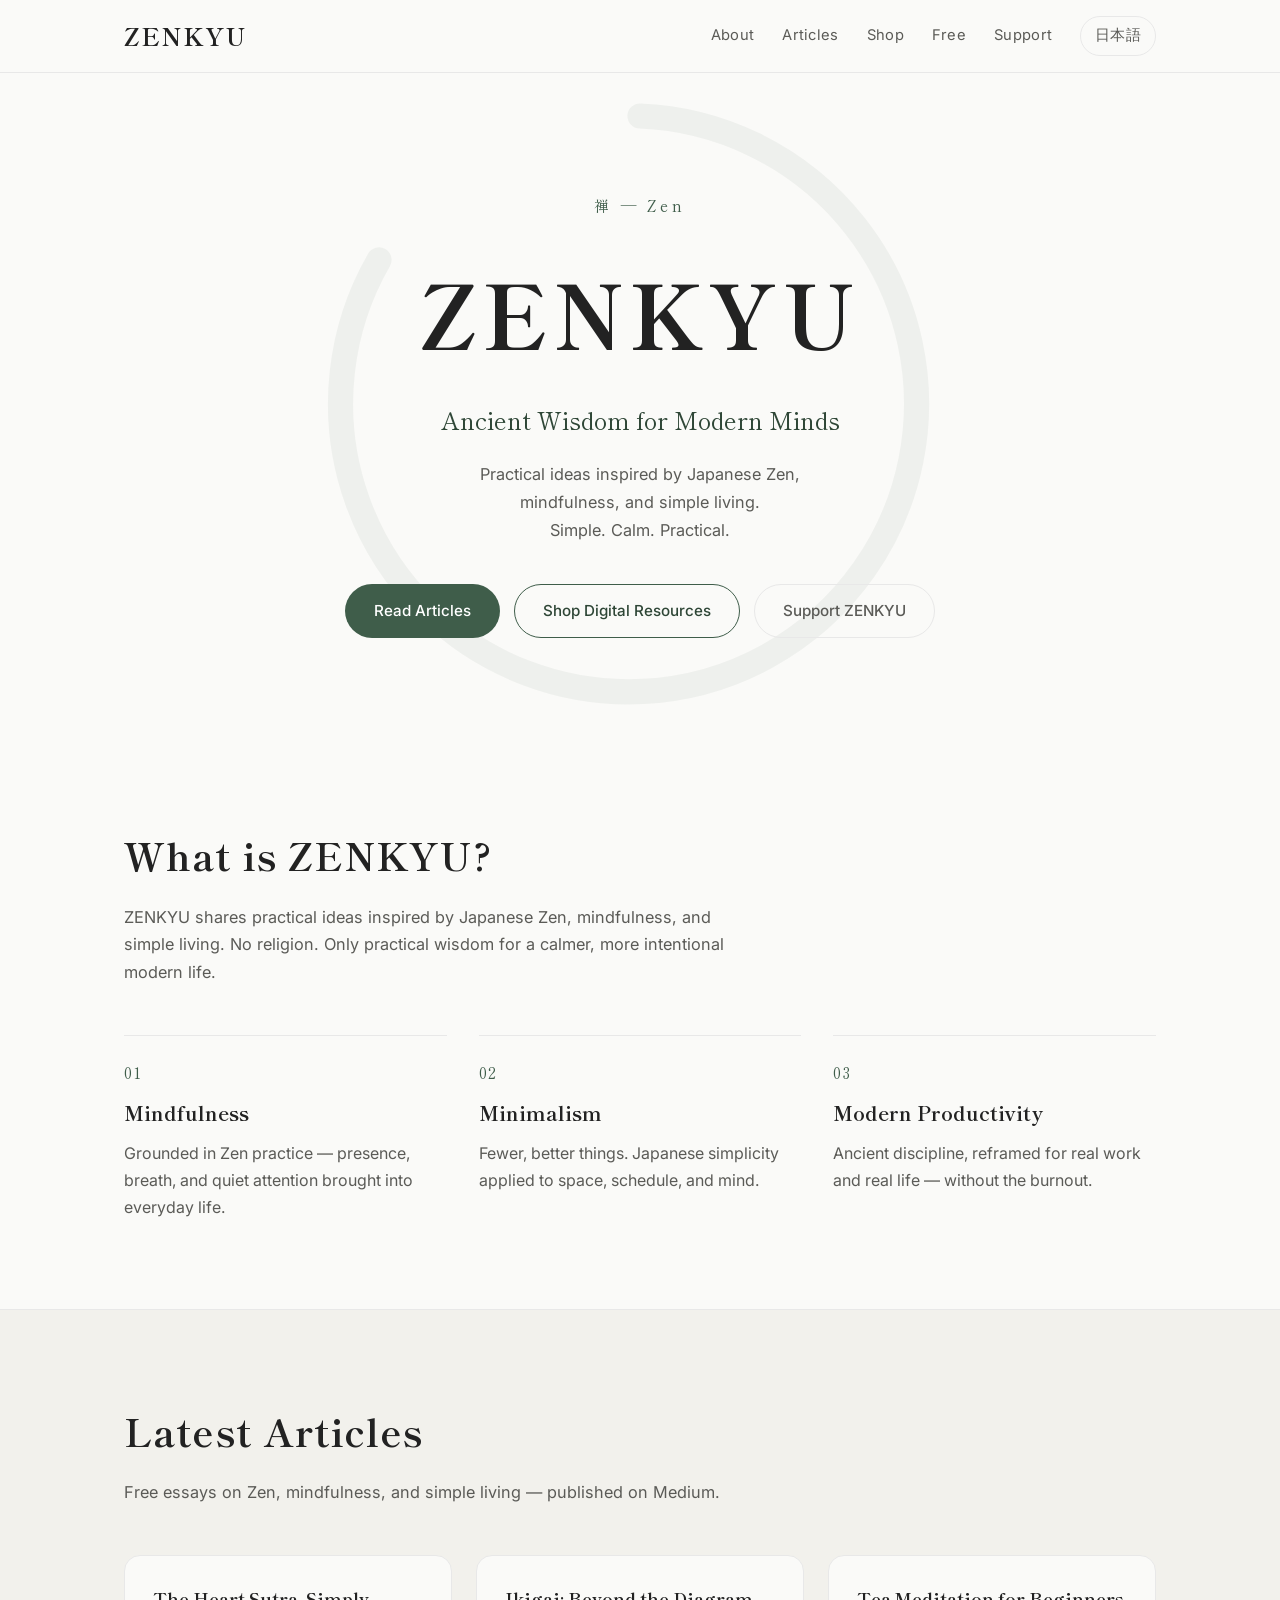
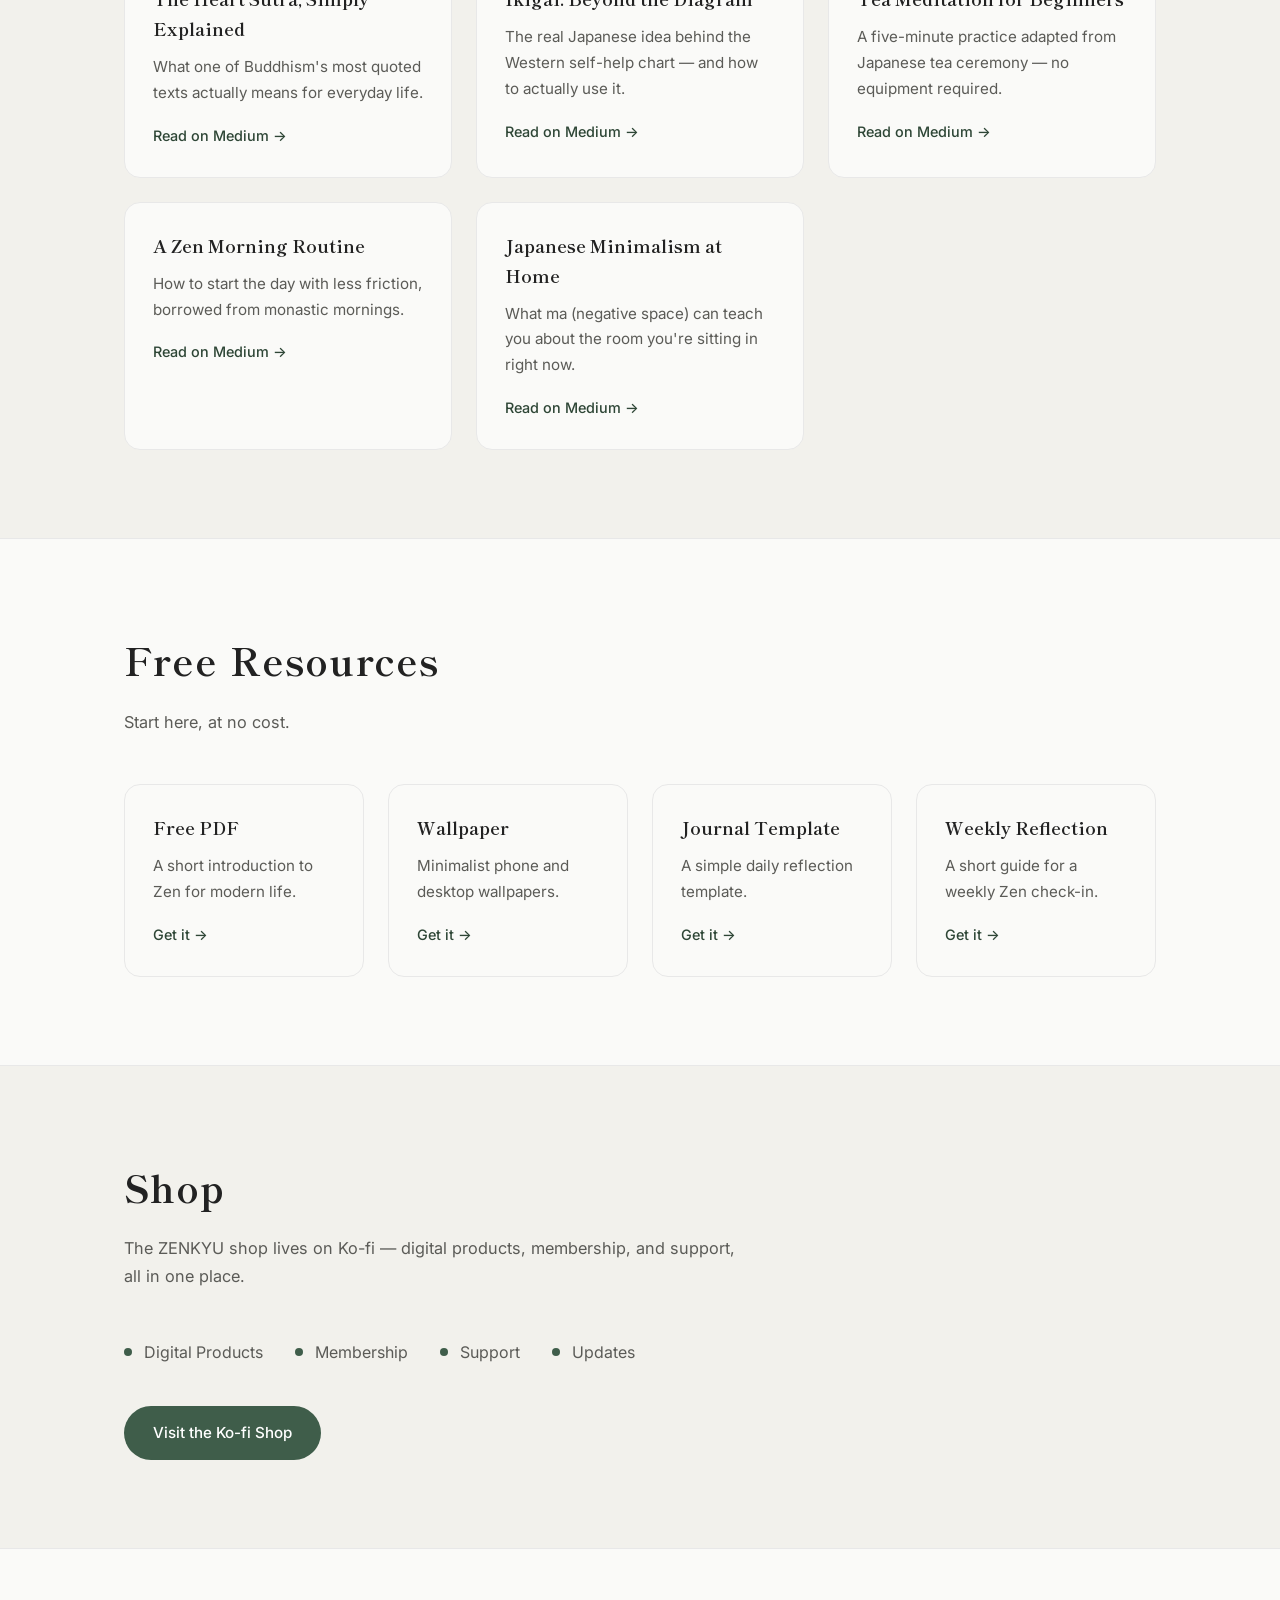
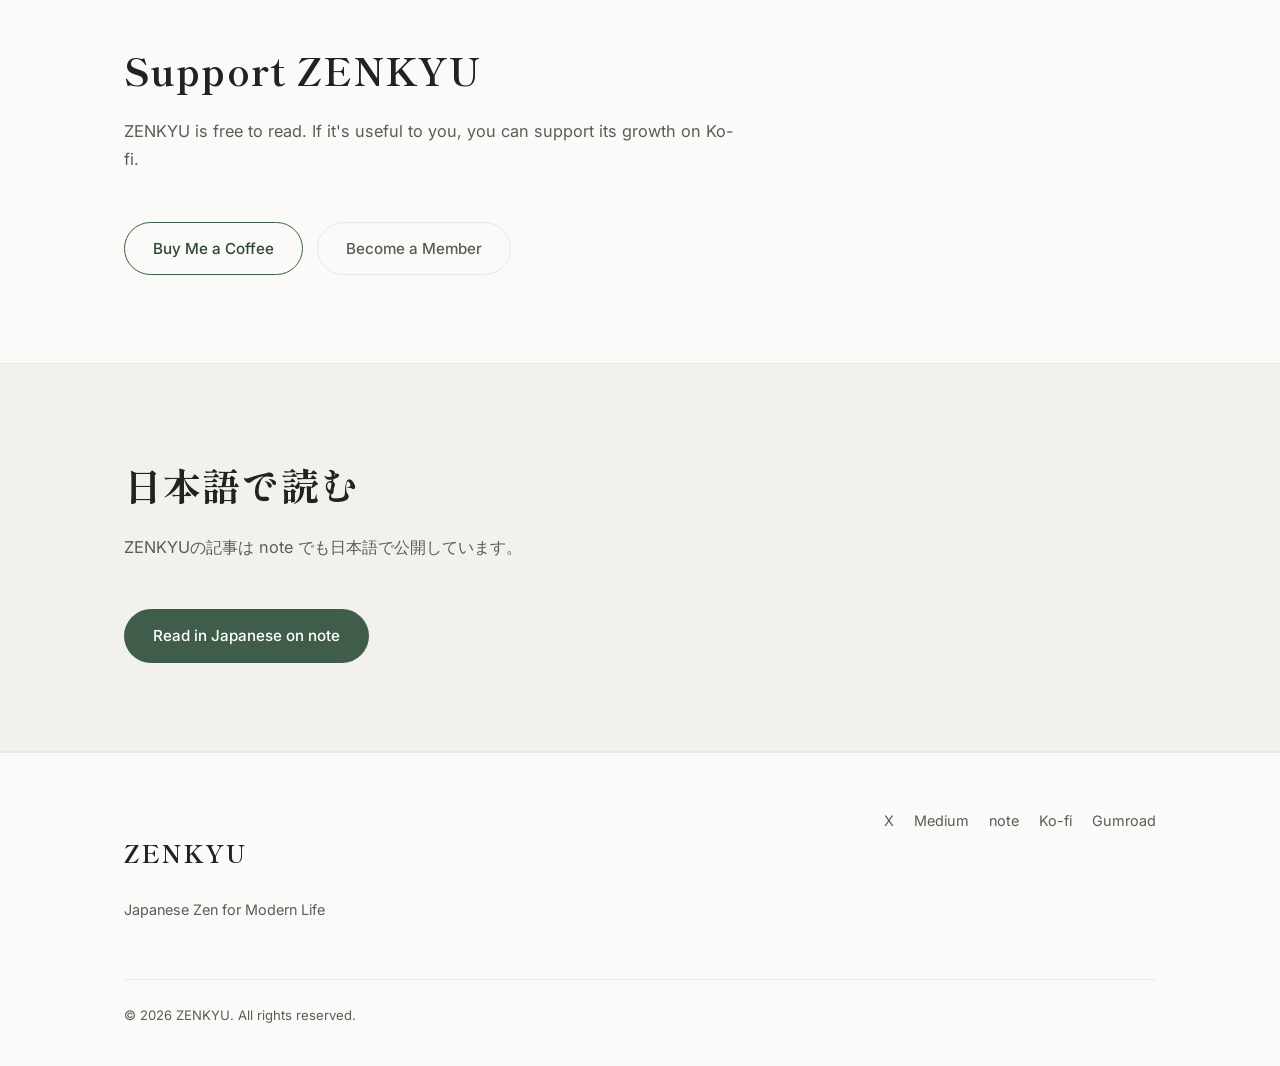
==== index.html @ 5b7157c0 "Point Ko-fi shop CTAs at the real shop page Replace the placeholder single-product Ko-fi link with t" ====
<!doctype html>
<html lang="en">
<head>
<meta charset="UTF-8">
<meta name="viewport" content="width=device-width, initial-scale=1.0">
<title>ZENKYU | Japanese Zen for Modern Life</title>
<meta name="description" content="ZENKYU shares practical ideas inspired by Japanese Zen, mindfulness, and simple living — for a calmer, more intentional modern life. No religion, only practical wisdom.">

<!-- Open Graph -->
<meta property="og:type" content="website">
<meta property="og:site_name" content="ZENKYU">
<meta property="og:title" content="ZENKYU | Japanese Zen for Modern Life">
<meta property="og:description" content="Practical ideas inspired by Japanese Zen, mindfulness, and simple living — for modern life. No religion, only practical wisdom.">
<meta property="og:image" content="assets/img/og-image.svg">
<meta name="twitter:card" content="summary_large_image">
<meta name="twitter:title" content="ZENKYU | Japanese Zen for Modern Life">
<meta name="twitter:description" content="Practical ideas inspired by Japanese Zen, mindfulness, and simple living — for modern life.">
<meta name="twitter:image" content="assets/img/og-image.svg">

<link rel="icon" type="image/svg+xml" href="assets/img/favicon.svg">
<link rel="canonical" href="https://example.com/">

<link rel="preconnect" href="https://fonts.googleapis.com">
<link rel="preconnect" href="https://fonts.gstatic.com" crossorigin>
<link href="https://fonts.googleapis.com/css2?family=Shippori+Mincho:wght@500;700&family=Inter:wght@400;500;600&display=swap" rel="stylesheet">

<link rel="stylesheet" href="assets/css/style.css">
</head>
<body>

<a class="skip-link" href="#main">Skip to content</a>

<header class="site-header">
  <div class="container header-inner">
    <a class="logo" href="#top">ZENKYU</a>

    <button class="nav-toggle" id="navToggle" aria-expanded="false" aria-controls="primaryNav" aria-label="Toggle navigation">
      <span></span><span></span><span></span>
    </button>

    <nav class="primary-nav" id="primaryNav">
      <a href="#about">About</a>
      <a href="#articles">Articles</a>
      <a href="#shop">Shop</a>
      <a href="#free">Free</a>
      <a href="#support">Support</a>
      <a href="#japanese" class="nav-jp">日本語</a>
    </nav>
  </div>
</header>

<main id="main">

  <!-- HERO -->
  <section class="hero" id="top">
    <div class="hero-enso" aria-hidden="true">
      <svg viewBox="0 0 400 400" xmlns="http://www.w3.org/2000/svg">
        <path d="M200,40 A160,160 0 1 1 55,120" fill="none" stroke="currentColor" stroke-width="14" stroke-linecap="round"/>
      </svg>
    </div>
    <div class="container hero-inner">
      <p class="eyebrow">禅 &mdash; Zen</p>
      <h1>ZENKYU</h1>
      <p class="hero-tagline">Ancient Wisdom for Modern Minds</p>
      <p class="hero-sub">Practical ideas inspired by Japanese Zen, mindfulness, and simple living.<br>
      Simple. Calm. Practical.</p>
      <div class="hero-actions">
        <a class="btn btn-primary" href="https://medium.com/@mk3372" target="_blank" rel="noopener">Read Articles</a>
        <a class="btn btn-secondary" href="https://ko-fi.com/zenkyu/shop" target="_blank" rel="noopener">Shop Digital Resources</a>
        <a class="btn btn-ghost" href="#support">Support ZENKYU</a>
      </div>
    </div>
  </section>

  <!-- ABOUT -->
  <section class="section" id="about">
    <div class="container">
      <h2 class="section-title">What is ZENKYU?</h2>
      <p class="section-lead">
        ZENKYU shares practical ideas inspired by Japanese Zen, mindfulness, and simple living.
        No religion. Only practical wisdom for a calmer, more intentional modern life.
      </p>
      <div class="pillars">
        <div class="pillar">
          <span class="pillar-mark" aria-hidden="true">01</span>
          <h3>Mindfulness</h3>
          <p>Grounded in Zen practice &mdash; presence, breath, and quiet attention brought into everyday life.</p>
        </div>
        <div class="pillar">
          <span class="pillar-mark" aria-hidden="true">02</span>
          <h3>Minimalism</h3>
          <p>Fewer, better things. Japanese simplicity applied to space, schedule, and mind.</p>
        </div>
        <div class="pillar">
          <span class="pillar-mark" aria-hidden="true">03</span>
          <h3>Modern Productivity</h3>
          <p>Ancient discipline, reframed for real work and real life &mdash; without the burnout.</p>
        </div>
      </div>
    </div>
  </section>

  <!-- ARTICLES -->
  <section class="section section-alt" id="articles">
    <div class="container">
      <h2 class="section-title">Latest Articles</h2>
      <p class="section-lead">Free essays on Zen, mindfulness, and simple living &mdash; published on Medium.</p>
      <div class="card-grid">
        <a class="card" href="https://medium.com/@mk3372" target="_blank" rel="noopener">
          <h3>The Heart Sutra, Simply Explained</h3>
          <p>What one of Buddhism's most quoted texts actually means for everyday life.</p>
          <span class="card-link">Read on Medium &rarr;</span>
        </a>
        <a class="card" href="https://medium.com/@mk3372" target="_blank" rel="noopener">
          <h3>Ikigai: Beyond the Diagram</h3>
          <p>The real Japanese idea behind the Western self-help chart &mdash; and how to actually use it.</p>
          <span class="card-link">Read on Medium &rarr;</span>
        </a>
        <a class="card" href="https://medium.com/@mk3372" target="_blank" rel="noopener">
          <h3>Tea Meditation for Beginners</h3>
          <p>A five-minute practice adapted from Japanese tea ceremony &mdash; no equipment required.</p>
          <span class="card-link">Read on Medium &rarr;</span>
        </a>
        <a class="card" href="https://medium.com/@mk3372" target="_blank" rel="noopener">
          <h3>A Zen Morning Routine</h3>
          <p>How to start the day with less friction, borrowed from monastic mornings.</p>
          <span class="card-link">Read on Medium &rarr;</span>
        </a>
        <a class="card" href="https://medium.com/@mk3372" target="_blank" rel="noopener">
          <h3>Japanese Minimalism at Home</h3>
          <p>What ma (negative space) can teach you about the room you're sitting in right now.</p>
          <span class="card-link">Read on Medium &rarr;</span>
        </a>
      </div>
    </div>
  </section>

  <!-- FREE RESOURCES -->
  <section class="section" id="free">
    <div class="container">
      <h2 class="section-title">Free Resources</h2>
      <p class="section-lead">Start here, at no cost.</p>
      <div class="card-grid card-grid-4">
        <div class="card card-static">
          <h3>Free PDF</h3>
          <p>A short introduction to Zen for modern life.</p>
          <a class="card-link" href="https://ko-fi.com/zenkyu/shop" target="_blank" rel="noopener">Get it &rarr;</a>
        </div>
        <div class="card card-static">
          <h3>Wallpaper</h3>
          <p>Minimalist phone and desktop wallpapers.</p>
          <a class="card-link" href="https://ko-fi.com/zenkyu/shop" target="_blank" rel="noopener">Get it &rarr;</a>
        </div>
        <div class="card card-static">
          <h3>Journal Template</h3>
          <p>A simple daily reflection template.</p>
          <a class="card-link" href="https://ko-fi.com/zenkyu/shop" target="_blank" rel="noopener">Get it &rarr;</a>
        </div>
        <div class="card card-static">
          <h3>Weekly Reflection</h3>
          <p>A short guide for a weekly Zen check-in.</p>
          <a class="card-link" href="https://ko-fi.com/zenkyu/shop" target="_blank" rel="noopener">Get it &rarr;</a>
        </div>
      </div>
    </div>
  </section>

  <!-- SHOP -->
  <section class="section section-alt" id="shop">
    <div class="container">
      <h2 class="section-title">Shop</h2>
      <p class="section-lead">
        The ZENKYU shop lives on Ko-fi &mdash; digital products, membership, and support, all in one place.
      </p>
      <ul class="feature-list">
        <li>Digital Products</li>
        <li>Membership</li>
        <li>Support</li>
        <li>Updates</li>
      </ul>
      <a class="btn btn-primary" href="https://ko-fi.com/zenkyu/shop" target="_blank" rel="noopener">Visit the Ko-fi Shop</a>
    </div>
  </section>

  <!-- SUPPORT -->
  <section class="section" id="support">
    <div class="container">
      <h2 class="section-title">Support ZENKYU</h2>
      <p class="section-lead">
        ZENKYU is free to read. If it's useful to you, you can support its growth on Ko-fi.
      </p>
      <div class="support-actions">
        <a class="btn btn-secondary" href="https://ko-fi.com/zenkyu" target="_blank" rel="noopener">Buy Me a Coffee</a>
        <a class="btn btn-ghost" href="https://ko-fi.com/zenkyu" target="_blank" rel="noopener">Become a Member</a>
      </div>
    </div>
  </section>

  <!-- JAPANESE -->
  <section class="section section-alt" id="japanese">
    <div class="container">
      <h2 class="section-title">日本語で読む</h2>
      <p class="section-lead">ZENKYUの記事は note でも日本語で公開しています。</p>
      <a class="btn btn-primary" href="https://note.com/zenkyu_jp" target="_blank" rel="noopener">Read in Japanese on note</a>
    </div>
  </section>

</main>

<footer class="site-footer">
  <div class="container footer-inner">
    <div class="footer-brand">
      <p class="logo">ZENKYU</p>
      <p class="footer-tagline">Japanese Zen for Modern Life</p>
    </div>
    <nav class="footer-links" aria-label="Social links">
      <a href="https://x.com/ZENKYUjp" target="_blank" rel="noopener">X</a>
      <a href="https://medium.com/@mk3372" target="_blank" rel="noopener">Medium</a>
      <a href="https://note.com/zenkyu_jp" target="_blank" rel="noopener">note</a>
      <a href="https://ko-fi.com/zenkyu" target="_blank" rel="noopener">Ko-fi</a>
      <a href="https://zenkyujp.gumroad.com/" target="_blank" rel="noopener">Gumroad</a>
    </nav>
    <p class="footer-copy">&copy; <span id="year"></span> ZENKYU. All rights reserved.</p>
  </div>
</footer>

<script src="assets/js/main.js"></script>
</body>
</html>
---- assets/css/style.css ----
/* ZENKYU — Japanese Zen for Modern Life
   Brand palette: bg #FAFAF8, text #222222, accent #3F5D4A, line #E8E8E8 */

:root {
  --bg: #FAFAF8;
  --bg-alt: #F2F1EC;
  --text: #222222;
  --text-muted: #5B5B57;
  --accent: #3F5D4A;
  --accent-dark: #2E4636;
  --line: #E8E8E8;
  --font-display: 'Shippori Mincho', serif;
  --font-body: 'Inter', -apple-system, BlinkMacSystemFont, 'Hiragino Kaku Gothic ProN', 'Noto Sans JP', sans-serif;
  --max-width: 1080px;
}

* {
  box-sizing: border-box;
}

html {
  scroll-behavior: smooth;
}

body {
  margin: 0;
  background: var(--bg);
  color: var(--text);
  font-family: var(--font-body);
  line-height: 1.7;
  -webkit-font-smoothing: antialiased;
}

img, svg {
  max-width: 100%;
  display: block;
}

a {
  color: inherit;
  text-decoration: none;
}

.container {
  max-width: var(--max-width);
  margin: 0 auto;
  padding: 0 24px;
}

.skip-link {
  position: absolute;
  left: -999px;
  top: 0;
  background: var(--accent);
  color: #fff;
  padding: 10px 16px;
  z-index: 100;
}
.skip-link:focus {
  left: 16px;
  top: 16px;
}

/* Header */
.site-header {
  position: sticky;
  top: 0;
  z-index: 50;
  background: rgba(250, 250, 248, 0.9);
  backdrop-filter: saturate(180%) blur(8px);
  border-bottom: 1px solid var(--line);
}

.header-inner {
  display: flex;
  align-items: center;
  justify-content: space-between;
  height: 72px;
}

.logo {
  font-family: var(--font-display);
  font-size: 1.5rem;
  letter-spacing: 0.08em;
  font-weight: 700;
  color: var(--text);
}

.primary-nav {
  display: flex;
  align-items: center;
  gap: 28px;
}

.primary-nav a {
  font-size: 0.92rem;
  letter-spacing: 0.02em;
  color: var(--text-muted);
  transition: color 0.2s ease;
}

.primary-nav a:hover,
.primary-nav a:focus-visible {
  color: var(--accent);
}

.nav-jp {
  border: 1px solid var(--line);
  border-radius: 999px;
  padding: 6px 14px;
}

.nav-toggle {
  display: none;
  flex-direction: column;
  justify-content: center;
  gap: 5px;
  width: 40px;
  height: 40px;
  background: none;
  border: none;
  cursor: pointer;
}

.nav-toggle span {
  display: block;
  height: 2px;
  background: var(--text);
  transition: transform 0.2s ease, opacity 0.2s ease;
}

/* Hero */
.hero {
  position: relative;
  padding: 120px 0 96px;
  overflow: hidden;
  text-align: center;
}

.hero-enso {
  position: absolute;
  top: 50%;
  left: 50%;
  width: 720px;
  height: 720px;
  transform: translate(-50%, -50%);
  color: var(--accent);
  opacity: 0.06;
  pointer-events: none;
}

.hero-inner {
  position: relative;
  z-index: 1;
}

.eyebrow {
  font-family: var(--font-display);
  color: var(--accent);
  letter-spacing: 0.25em;
  font-size: 0.95rem;
  margin: 0 0 18px;
}

.hero h1 {
  font-family: var(--font-display);
  font-size: clamp(3rem, 9vw, 5.5rem);
  letter-spacing: 0.06em;
  margin: 0;
  font-weight: 700;
}

.hero-tagline {
  font-family: var(--font-display);
  font-size: clamp(1.1rem, 2.6vw, 1.5rem);
  color: var(--accent-dark);
  margin: 14px 0 20px;
}

.hero-sub {
  color: var(--text-muted);
  max-width: 42ch;
  margin: 0 auto 40px;
  font-size: 1.02rem;
}

.hero-actions {
  display: flex;
  flex-wrap: wrap;
  gap: 14px;
  justify-content: center;
}

/* Buttons */
.btn {
  display: inline-block;
  padding: 13px 28px;
  border-radius: 999px;
  font-size: 0.95rem;
  font-weight: 500;
  border: 1px solid transparent;
  transition: background 0.2s ease, color 0.2s ease, border-color 0.2s ease, transform 0.15s ease;
}

.btn:hover {
  transform: translateY(-1px);
}

.btn-primary {
  background: var(--accent);
  color: #fff;
}
.btn-primary:hover {
  background: var(--accent-dark);
}

.btn-secondary {
  background: transparent;
  color: var(--accent-dark);
  border-color: var(--accent);
}
.btn-secondary:hover {
  background: var(--accent);
  color: #fff;
}

.btn-ghost {
  background: transparent;
  color: var(--text-muted);
  border-color: var(--line);
}
.btn-ghost:hover {
  border-color: var(--accent);
  color: var(--accent-dark);
}

/* Sections */
.section {
  padding: 88px 0;
}

.section-alt {
  background: var(--bg-alt);
  border-top: 1px solid var(--line);
  border-bottom: 1px solid var(--line);
}

.section-title {
  font-family: var(--font-display);
  font-size: clamp(1.8rem, 4vw, 2.4rem);
  margin: 0 0 16px;
  letter-spacing: 0.03em;
}

.section-lead {
  color: var(--text-muted);
  max-width: 62ch;
  margin: 0 0 48px;
  font-size: 1.02rem;
}

/* Pillars */
.pillars {
  display: grid;
  grid-template-columns: repeat(3, 1fr);
  gap: 32px;
}

.pillar {
  border-top: 1px solid var(--line);
  padding-top: 24px;
}

.pillar-mark {
  display: block;
  font-family: var(--font-display);
  color: var(--accent);
  font-size: 0.95rem;
  margin-bottom: 10px;
  letter-spacing: 0.1em;
}

.pillar h3 {
  font-family: var(--font-display);
  margin: 0 0 10px;
  font-size: 1.25rem;
}

.pillar p {
  color: var(--text-muted);
  margin: 0;
}

/* Cards */
.card-grid {
  display: grid;
  grid-template-columns: repeat(3, 1fr);
  gap: 24px;
}

.card-grid-4 {
  grid-template-columns: repeat(4, 1fr);
}

.card {
  background: var(--bg);
  border: 1px solid var(--line);
  border-radius: 16px;
  padding: 28px;
  transition: border-color 0.2s ease, transform 0.2s ease, box-shadow 0.2s ease;
}

a.card:hover {
  border-color: var(--accent);
  transform: translateY(-3px);
  box-shadow: 0 12px 24px -18px rgba(0, 0, 0, 0.35);
}

.card h3 {
  font-family: var(--font-display);
  font-size: 1.1rem;
  margin: 0 0 10px;
}

.card p {
  color: var(--text-muted);
  margin: 0 0 16px;
  font-size: 0.95rem;
}

.card-link {
  color: var(--accent-dark);
  font-size: 0.9rem;
  font-weight: 500;
}

.section-alt .card {
  background: var(--bg);
}

/* Feature list (Shop) */
.feature-list {
  list-style: none;
  padding: 0;
  margin: 0 0 40px;
  display: flex;
  flex-wrap: wrap;
  gap: 14px 32px;
}

.feature-list li {
  position: relative;
  padding-left: 20px;
  color: var(--text-muted);
}

.feature-list li::before {
  content: "";
  position: absolute;
  left: 0;
  top: 0.55em;
  width: 8px;
  height: 8px;
  border-radius: 50%;
  background: var(--accent);
}

/* Support */
.support-actions {
  display: flex;
  flex-wrap: wrap;
  gap: 14px;
}

/* Footer */
.site-footer {
  border-top: 1px solid var(--line);
  padding: 56px 0 40px;
}

.footer-inner {
  display: flex;
  flex-wrap: wrap;
  justify-content: space-between;
  align-items: flex-start;
  gap: 32px;
}

.footer-tagline {
  color: var(--text-muted);
  margin: 6px 0 0;
  font-size: 0.9rem;
}

.footer-links {
  display: flex;
  flex-wrap: wrap;
  gap: 10px 20px;
}

.footer-links a {
  color: var(--text-muted);
  font-size: 0.9rem;
  transition: color 0.2s ease;
}

.footer-links a:hover {
  color: var(--accent);
}

.footer-copy {
  width: 100%;
  color: var(--text-muted);
  font-size: 0.82rem;
  margin: 24px 0 0;
  border-top: 1px solid var(--line);
  padding-top: 24px;
}

/* Responsive */
@media (max-width: 860px) {
  .card-grid,
  .card-grid-4 {
    grid-template-columns: repeat(2, 1fr);
  }
  .pillars {
    grid-template-columns: 1fr;
  }
}

@media (max-width: 720px) {
  .nav-toggle {
    display: flex;
  }

  .primary-nav {
    position: absolute;
    top: 72px;
    left: 0;
    right: 0;
    background: var(--bg);
    border-bottom: 1px solid var(--line);
    flex-direction: column;
    align-items: flex-start;
    gap: 0;
    padding: 8px 24px 20px;
    transform: translateY(-8px);
    opacity: 0;
    pointer-events: none;
    transition: opacity 0.2s ease, transform 0.2s ease;
  }

  .primary-nav.is-open {
    transform: translateY(0);
    opacity: 1;
    pointer-events: auto;
  }

  .primary-nav a {
    padding: 12px 0;
    width: 100%;
    border-bottom: 1px solid var(--line);
  }

  .nav-jp {
    border: none;
    padding: 12px 0;
  }

  .hero {
    padding: 96px 0 72px;
  }
}

@media (max-width: 560px) {
  .card-grid,
  .card-grid-4 {
    grid-template-columns: 1fr;
  }
}
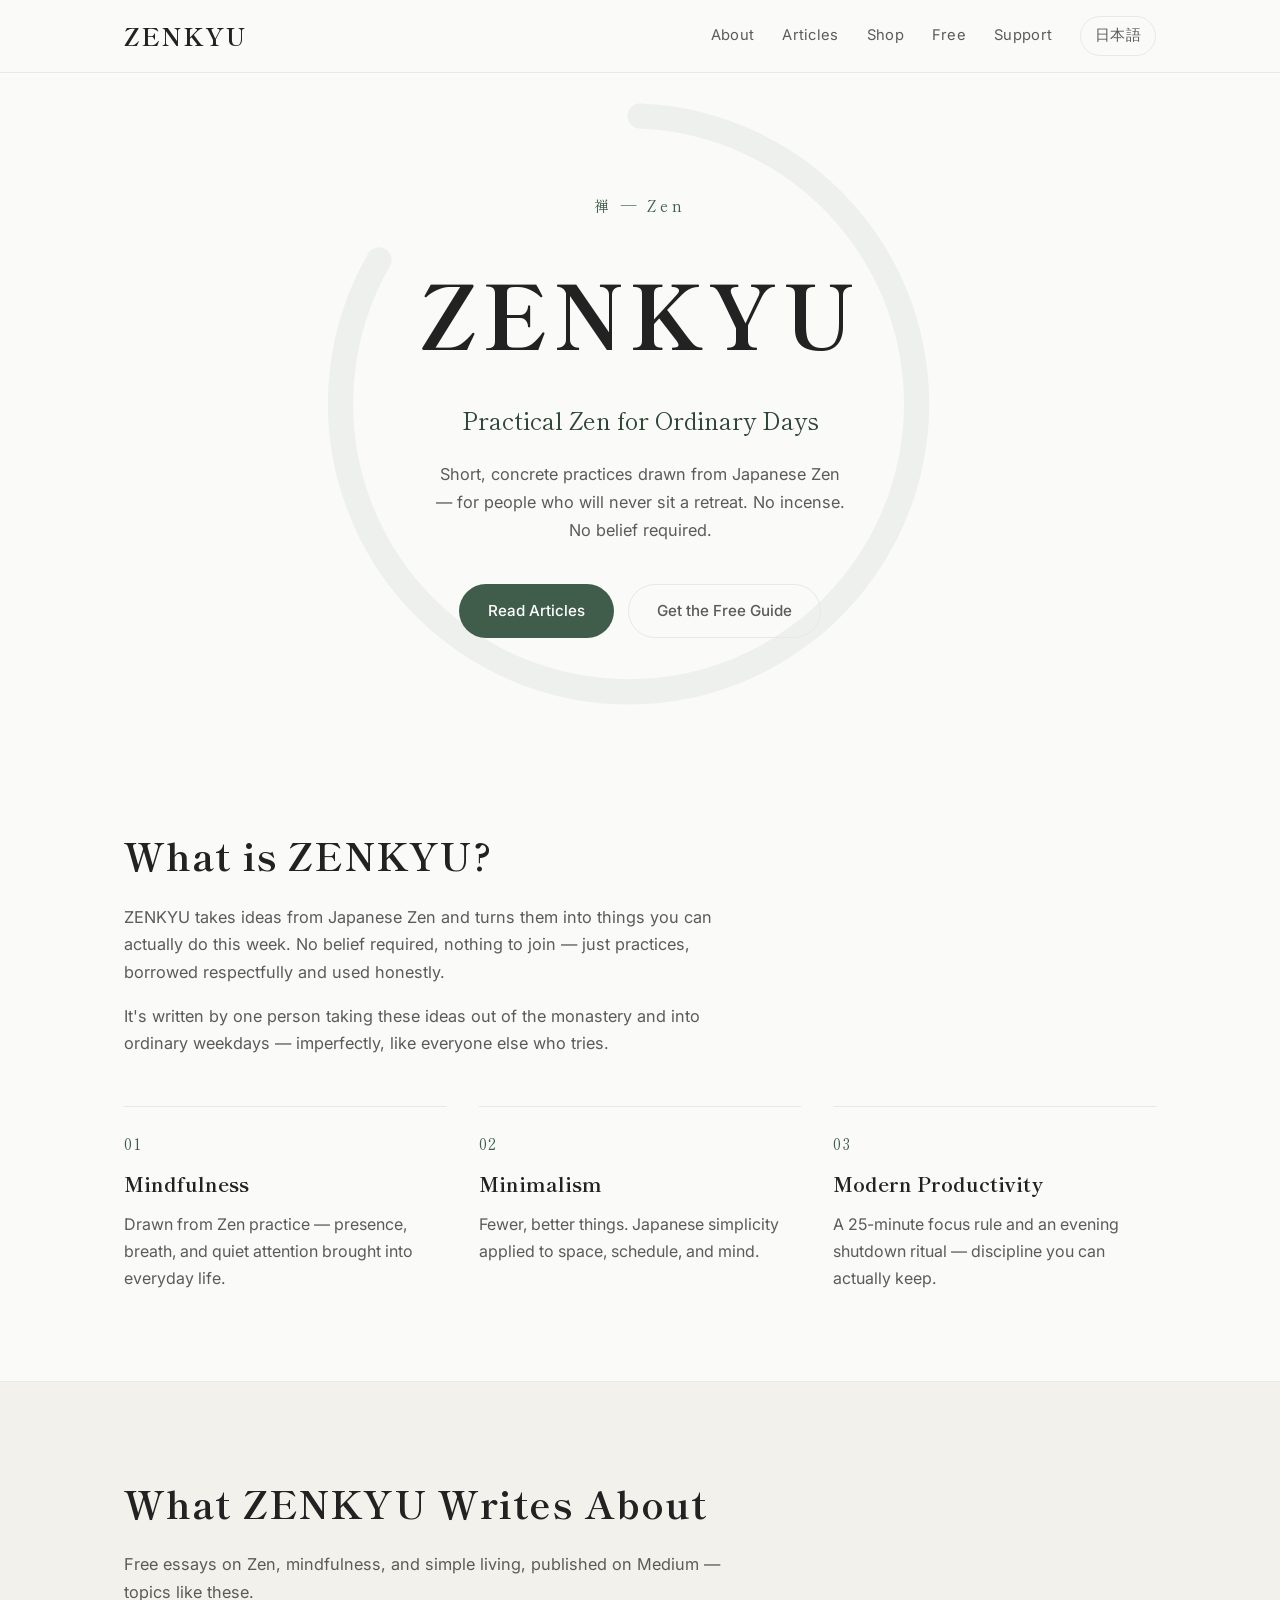
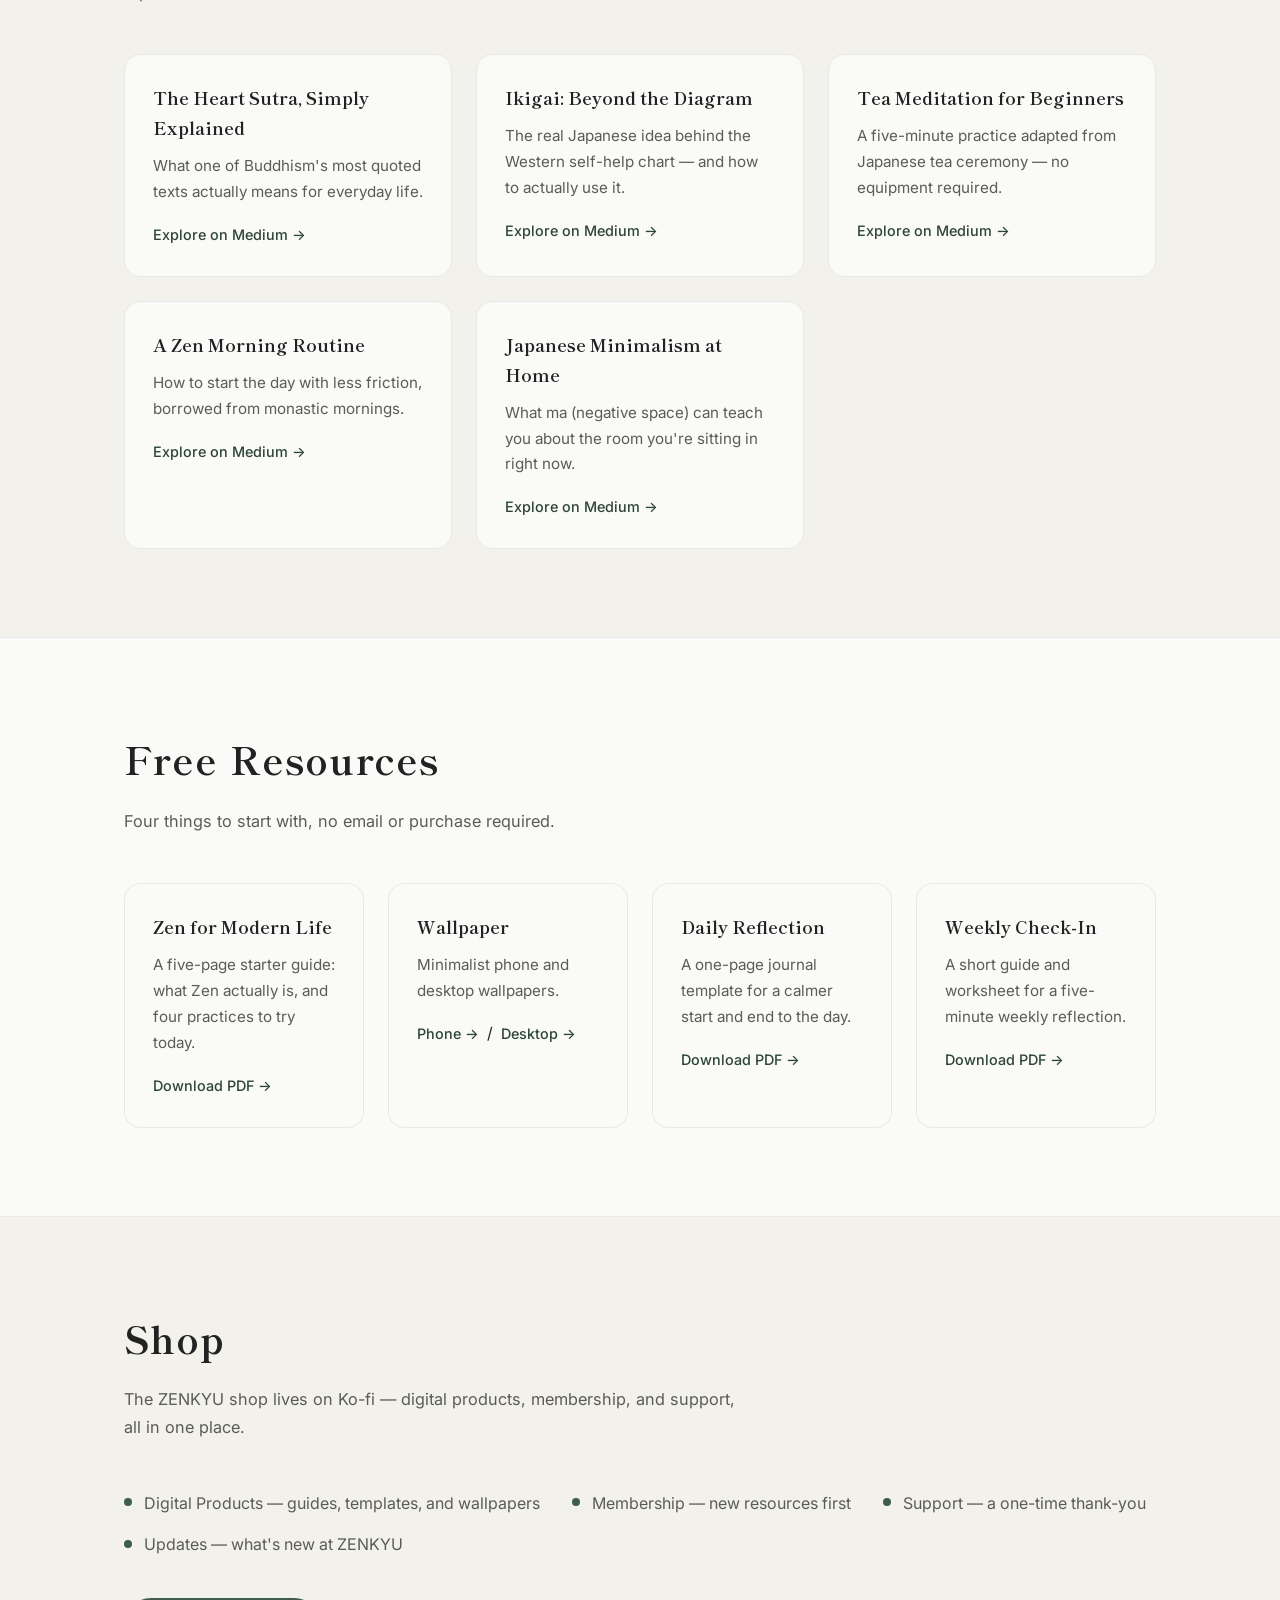
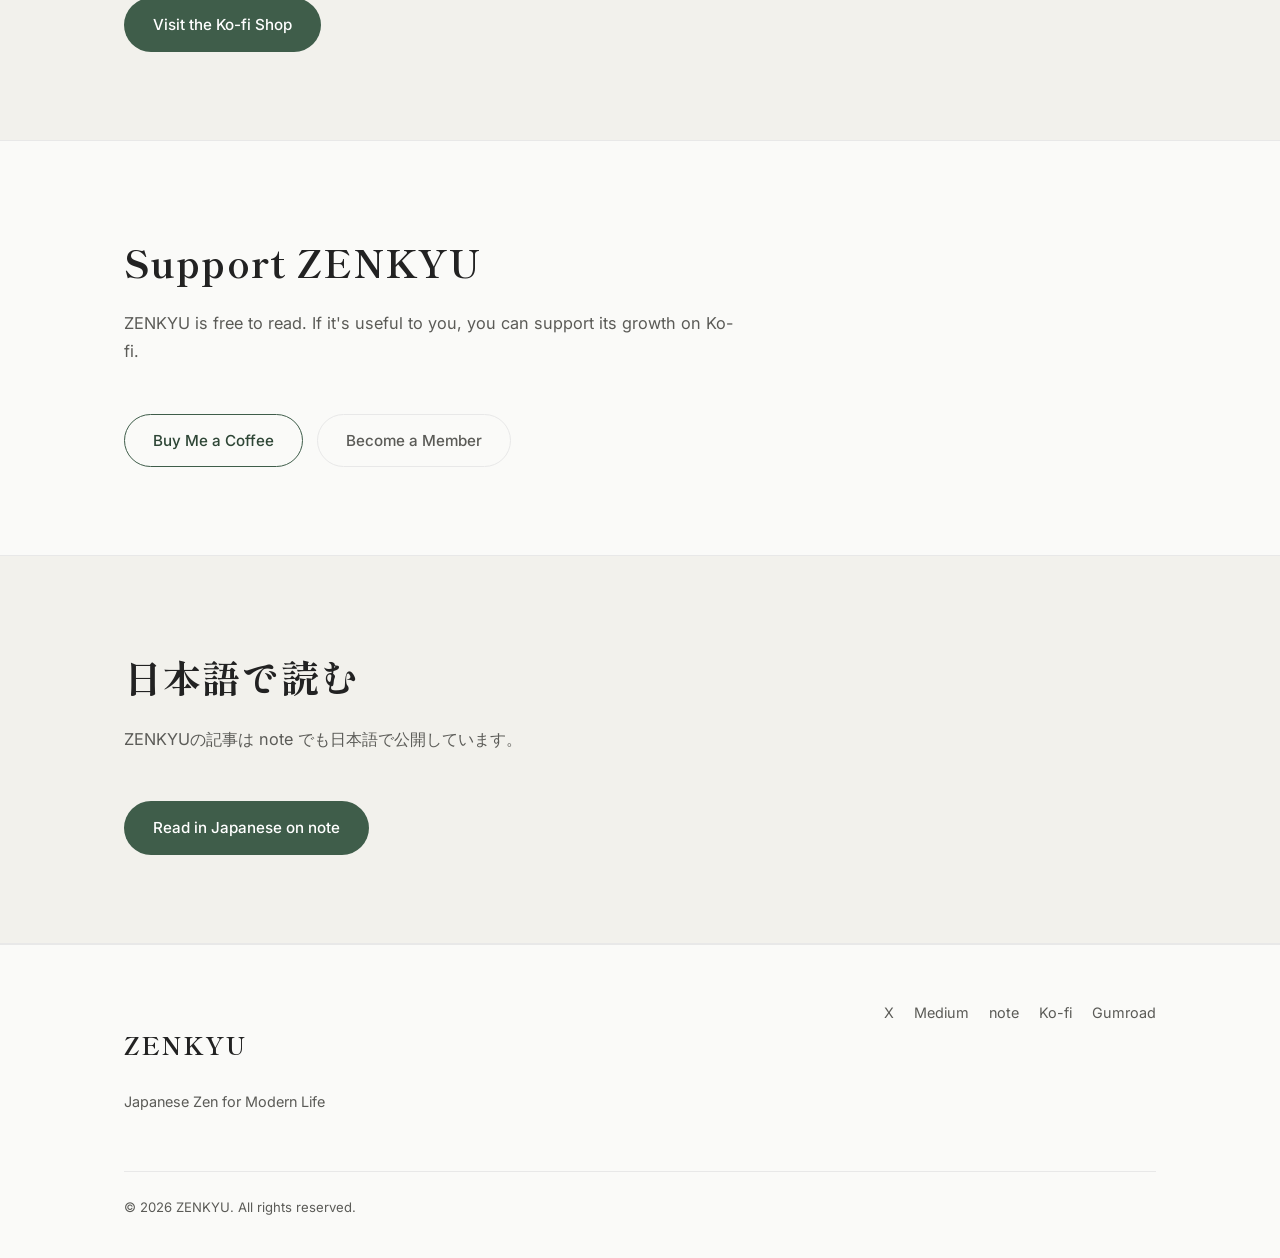
==== commit f97868c9: "Add real free resources and fix copy issues flagged in review Free Resources section now links to ac" ====
--- a/index.html
+++ b/index.html
@@ -3,22 +3,22 @@
 <head>
 <meta charset="UTF-8">
 <meta name="viewport" content="width=device-width, initial-scale=1.0">
-<title>ZENKYU | Japanese Zen for Modern Life</title>
-<meta name="description" content="ZENKYU shares practical ideas inspired by Japanese Zen, mindfulness, and simple living — for a calmer, more intentional modern life. No religion, only practical wisdom.">
+<title>ZENKYU | Practical Zen for Ordinary Days</title>
+<meta name="description" content="Short, concrete practices drawn from Japanese Zen — for people who will never sit a retreat. No belief required, nothing to join.">
 
 <!-- Open Graph -->
 <meta property="og:type" content="website">
 <meta property="og:site_name" content="ZENKYU">
-<meta property="og:title" content="ZENKYU | Japanese Zen for Modern Life">
-<meta property="og:description" content="Practical ideas inspired by Japanese Zen, mindfulness, and simple living — for modern life. No religion, only practical wisdom.">
-<meta property="og:image" content="assets/img/og-image.svg">
+<meta property="og:title" content="ZENKYU | Practical Zen for Ordinary Days">
+<meta property="og:description" content="Short, concrete practices drawn from Japanese Zen — for people who will never sit a retreat.">
+<meta property="og:image" content="https://hyakushiki-00100.github.io/landing/assets/img/og-image.svg">
 <meta name="twitter:card" content="summary_large_image">
-<meta name="twitter:title" content="ZENKYU | Japanese Zen for Modern Life">
-<meta name="twitter:description" content="Practical ideas inspired by Japanese Zen, mindfulness, and simple living — for modern life.">
-<meta name="twitter:image" content="assets/img/og-image.svg">
+<meta name="twitter:title" content="ZENKYU | Practical Zen for Ordinary Days">
+<meta name="twitter:description" content="Short, concrete practices drawn from Japanese Zen — for people who will never sit a retreat.">
+<meta name="twitter:image" content="https://hyakushiki-00100.github.io/landing/assets/img/og-image.svg">
 
 <link rel="icon" type="image/svg+xml" href="assets/img/favicon.svg">
-<link rel="canonical" href="https://example.com/">
+<link rel="canonical" href="https://hyakushiki-00100.github.io/landing/">
 
 <link rel="preconnect" href="https://fonts.googleapis.com">
 <link rel="preconnect" href="https://fonts.gstatic.com" crossorigin>
@@ -61,13 +61,12 @@
     <div class="container hero-inner">
       <p class="eyebrow">禅 &mdash; Zen</p>
       <h1>ZENKYU</h1>
-      <p class="hero-tagline">Ancient Wisdom for Modern Minds</p>
-      <p class="hero-sub">Practical ideas inspired by Japanese Zen, mindfulness, and simple living.<br>
-      Simple. Calm. Practical.</p>
+      <p class="hero-tagline">Practical Zen for Ordinary Days</p>
+      <p class="hero-sub">Short, concrete practices drawn from Japanese Zen &mdash; for people who will
+      never sit a retreat. No incense. No belief required.</p>
       <div class="hero-actions">
         <a class="btn btn-primary" href="https://medium.com/@mk3372" target="_blank" rel="noopener">Read Articles</a>
-        <a class="btn btn-secondary" href="https://ko-fi.com/zenkyu/shop" target="_blank" rel="noopener">Shop Digital Resources</a>
-        <a class="btn btn-ghost" href="#support">Support ZENKYU</a>
+        <a class="btn btn-ghost" href="#free">Get the Free Guide</a>
       </div>
     </div>
   </section>
@@ -77,14 +76,19 @@
     <div class="container">
       <h2 class="section-title">What is ZENKYU?</h2>
       <p class="section-lead">
-        ZENKYU shares practical ideas inspired by Japanese Zen, mindfulness, and simple living.
-        No religion. Only practical wisdom for a calmer, more intentional modern life.
+        ZENKYU takes ideas from Japanese Zen and turns them into things you can actually do this
+        week. No belief required, nothing to join &mdash; just practices, borrowed respectfully and
+        used honestly.
+      </p>
+      <p class="section-lead" style="margin-top:-32px;">
+        It's written by one person taking these ideas out of the monastery and into ordinary
+        weekdays &mdash; imperfectly, like everyone else who tries.
       </p>
       <div class="pillars">
         <div class="pillar">
           <span class="pillar-mark" aria-hidden="true">01</span>
           <h3>Mindfulness</h3>
-          <p>Grounded in Zen practice &mdash; presence, breath, and quiet attention brought into everyday life.</p>
+          <p>Drawn from Zen practice &mdash; presence, breath, and quiet attention brought into everyday life.</p>
         </div>
         <div class="pillar">
           <span class="pillar-mark" aria-hidden="true">02</span>
@@ -94,7 +98,7 @@
         <div class="pillar">
           <span class="pillar-mark" aria-hidden="true">03</span>
           <h3>Modern Productivity</h3>
-          <p>Ancient discipline, reframed for real work and real life &mdash; without the burnout.</p>
+          <p>A 25-minute focus rule and an evening shutdown ritual &mdash; discipline you can actually keep.</p>
         </div>
       </div>
     </div>
@@ -103,33 +107,33 @@
   <!-- ARTICLES -->
   <section class="section section-alt" id="articles">
     <div class="container">
-      <h2 class="section-title">Latest Articles</h2>
-      <p class="section-lead">Free essays on Zen, mindfulness, and simple living &mdash; published on Medium.</p>
+      <h2 class="section-title">What ZENKYU Writes About</h2>
+      <p class="section-lead">Free essays on Zen, mindfulness, and simple living, published on Medium &mdash; topics like these.</p>
       <div class="card-grid">
         <a class="card" href="https://medium.com/@mk3372" target="_blank" rel="noopener">
           <h3>The Heart Sutra, Simply Explained</h3>
           <p>What one of Buddhism's most quoted texts actually means for everyday life.</p>
-          <span class="card-link">Read on Medium &rarr;</span>
+          <span class="card-link">Explore on Medium &rarr;</span>
         </a>
         <a class="card" href="https://medium.com/@mk3372" target="_blank" rel="noopener">
           <h3>Ikigai: Beyond the Diagram</h3>
           <p>The real Japanese idea behind the Western self-help chart &mdash; and how to actually use it.</p>
-          <span class="card-link">Read on Medium &rarr;</span>
+          <span class="card-link">Explore on Medium &rarr;</span>
         </a>
         <a class="card" href="https://medium.com/@mk3372" target="_blank" rel="noopener">
           <h3>Tea Meditation for Beginners</h3>
           <p>A five-minute practice adapted from Japanese tea ceremony &mdash; no equipment required.</p>
-          <span class="card-link">Read on Medium &rarr;</span>
+          <span class="card-link">Explore on Medium &rarr;</span>
         </a>
         <a class="card" href="https://medium.com/@mk3372" target="_blank" rel="noopener">
           <h3>A Zen Morning Routine</h3>
           <p>How to start the day with less friction, borrowed from monastic mornings.</p>
-          <span class="card-link">Read on Medium &rarr;</span>
+          <span class="card-link">Explore on Medium &rarr;</span>
         </a>
         <a class="card" href="https://medium.com/@mk3372" target="_blank" rel="noopener">
           <h3>Japanese Minimalism at Home</h3>
           <p>What ma (negative space) can teach you about the room you're sitting in right now.</p>
-          <span class="card-link">Read on Medium &rarr;</span>
+          <span class="card-link">Explore on Medium &rarr;</span>
         </a>
       </div>
     </div>
@@ -139,27 +143,29 @@
   <section class="section" id="free">
     <div class="container">
       <h2 class="section-title">Free Resources</h2>
-      <p class="section-lead">Start here, at no cost.</p>
+      <p class="section-lead">Four things to start with, no email or purchase required.</p>
       <div class="card-grid card-grid-4">
         <div class="card card-static">
-          <h3>Free PDF</h3>
-          <p>A short introduction to Zen for modern life.</p>
-          <a class="card-link" href="https://ko-fi.com/zenkyu/shop" target="_blank" rel="noopener">Get it &rarr;</a>
+          <h3>Zen for Modern Life</h3>
+          <p>A five-page starter guide: what Zen actually is, and four practices to try today.</p>
+          <a class="card-link" href="downloads/zenkyu-intro.pdf" download>Download PDF &rarr;</a>
         </div>
         <div class="card card-static">
           <h3>Wallpaper</h3>
           <p>Minimalist phone and desktop wallpapers.</p>
-          <a class="card-link" href="https://ko-fi.com/zenkyu/shop" target="_blank" rel="noopener">Get it &rarr;</a>
-        </div>
-        <div class="card card-static">
-          <h3>Journal Template</h3>
-          <p>A simple daily reflection template.</p>
-          <a class="card-link" href="https://ko-fi.com/zenkyu/shop" target="_blank" rel="noopener">Get it &rarr;</a>
-        </div>
-        <div class="card card-static">
-          <h3>Weekly Reflection</h3>
-          <p>A short guide for a weekly Zen check-in.</p>
-          <a class="card-link" href="https://ko-fi.com/zenkyu/shop" target="_blank" rel="noopener">Get it &rarr;</a>
+          <a class="card-link" href="downloads/zenkyu-wallpaper-phone.png" download>Phone &rarr;</a>
+          &nbsp;/&nbsp;
+          <a class="card-link" href="downloads/zenkyu-wallpaper-desktop.png" download>Desktop &rarr;</a>
+        </div>
+        <div class="card card-static">
+          <h3>Daily Reflection</h3>
+          <p>A one-page journal template for a calmer start and end to the day.</p>
+          <a class="card-link" href="downloads/zenkyu-journal-template.pdf" download>Download PDF &rarr;</a>
+        </div>
+        <div class="card card-static">
+          <h3>Weekly Check-In</h3>
+          <p>A short guide and worksheet for a five-minute weekly reflection.</p>
+          <a class="card-link" href="downloads/zenkyu-weekly-reflection.pdf" download>Download PDF &rarr;</a>
         </div>
       </div>
     </div>
@@ -173,10 +179,10 @@
         The ZENKYU shop lives on Ko-fi &mdash; digital products, membership, and support, all in one place.
       </p>
       <ul class="feature-list">
-        <li>Digital Products</li>
-        <li>Membership</li>
-        <li>Support</li>
-        <li>Updates</li>
+        <li>Digital Products &mdash; guides, templates, and wallpapers</li>
+        <li>Membership &mdash; new resources first</li>
+        <li>Support &mdash; a one-time thank-you</li>
+        <li>Updates &mdash; what's new at ZENKYU</li>
       </ul>
       <a class="btn btn-primary" href="https://ko-fi.com/zenkyu/shop" target="_blank" rel="noopener">Visit the Ko-fi Shop</a>
     </div>
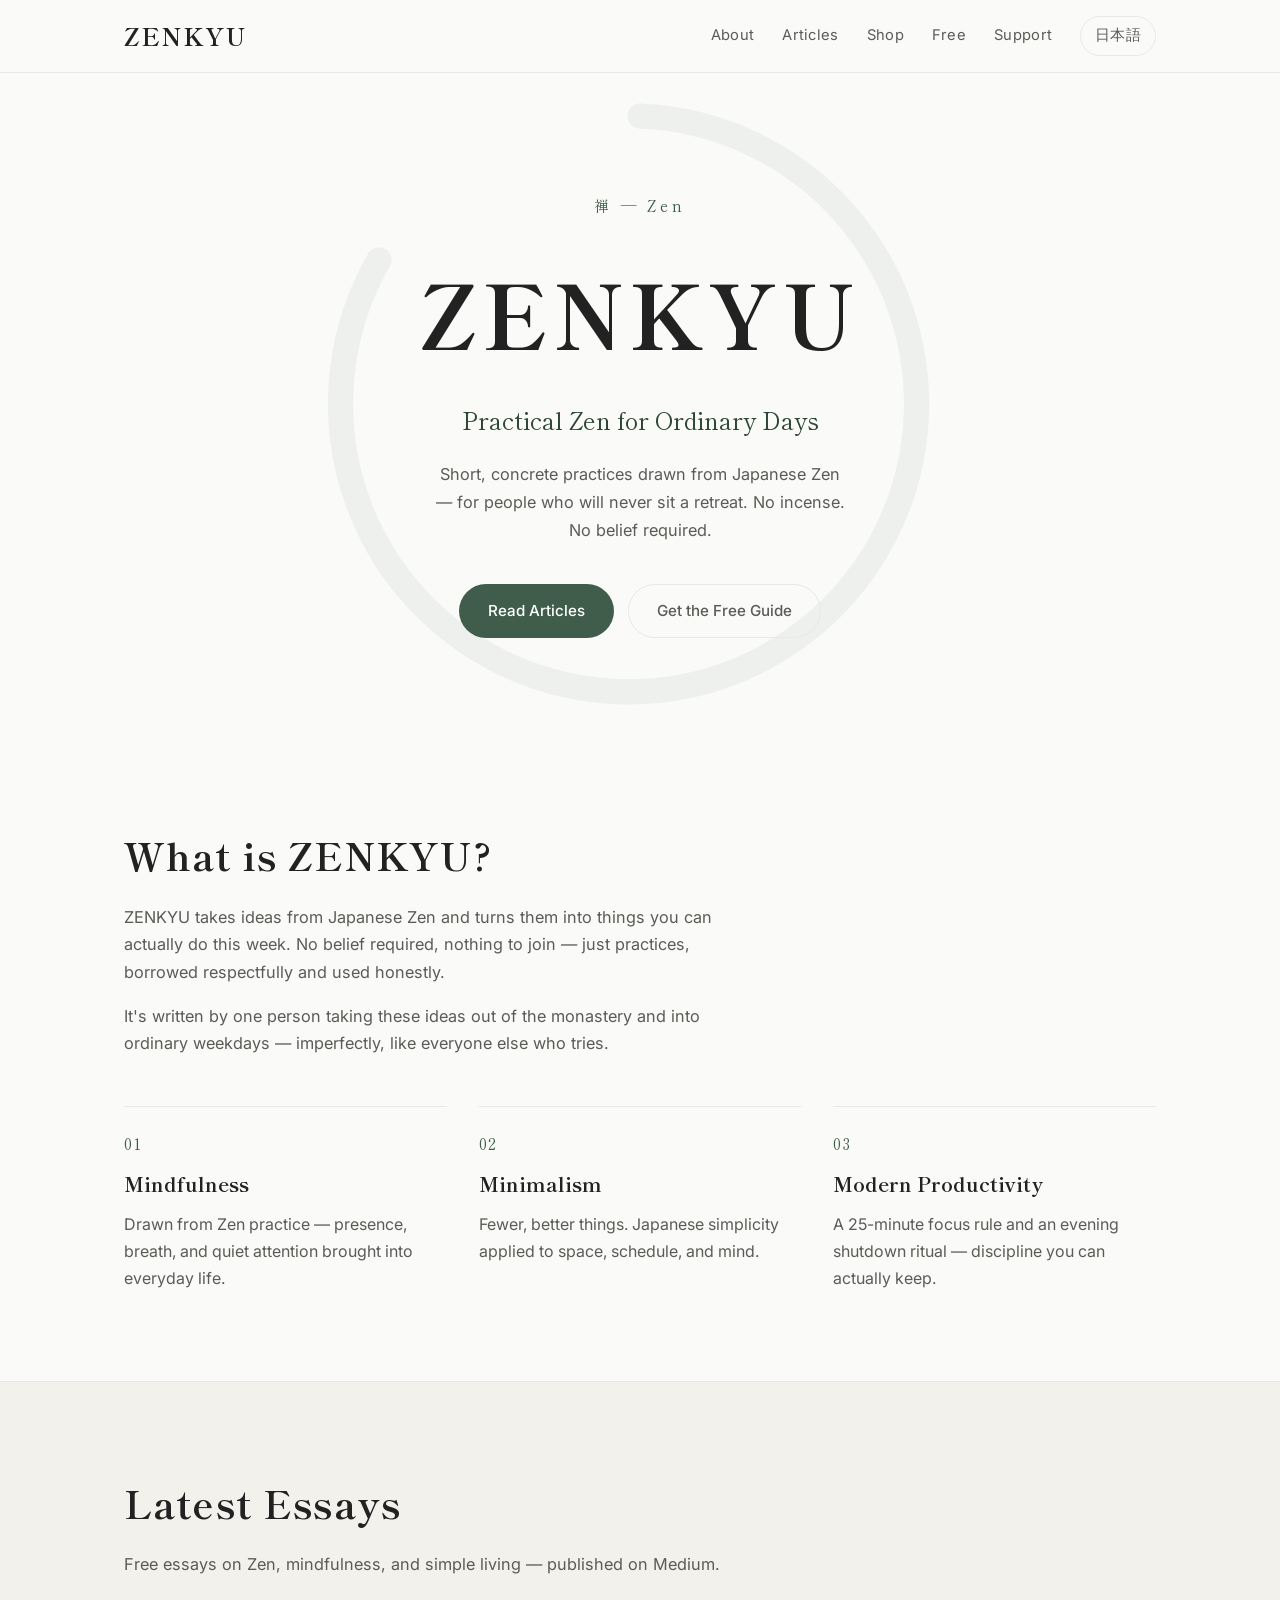
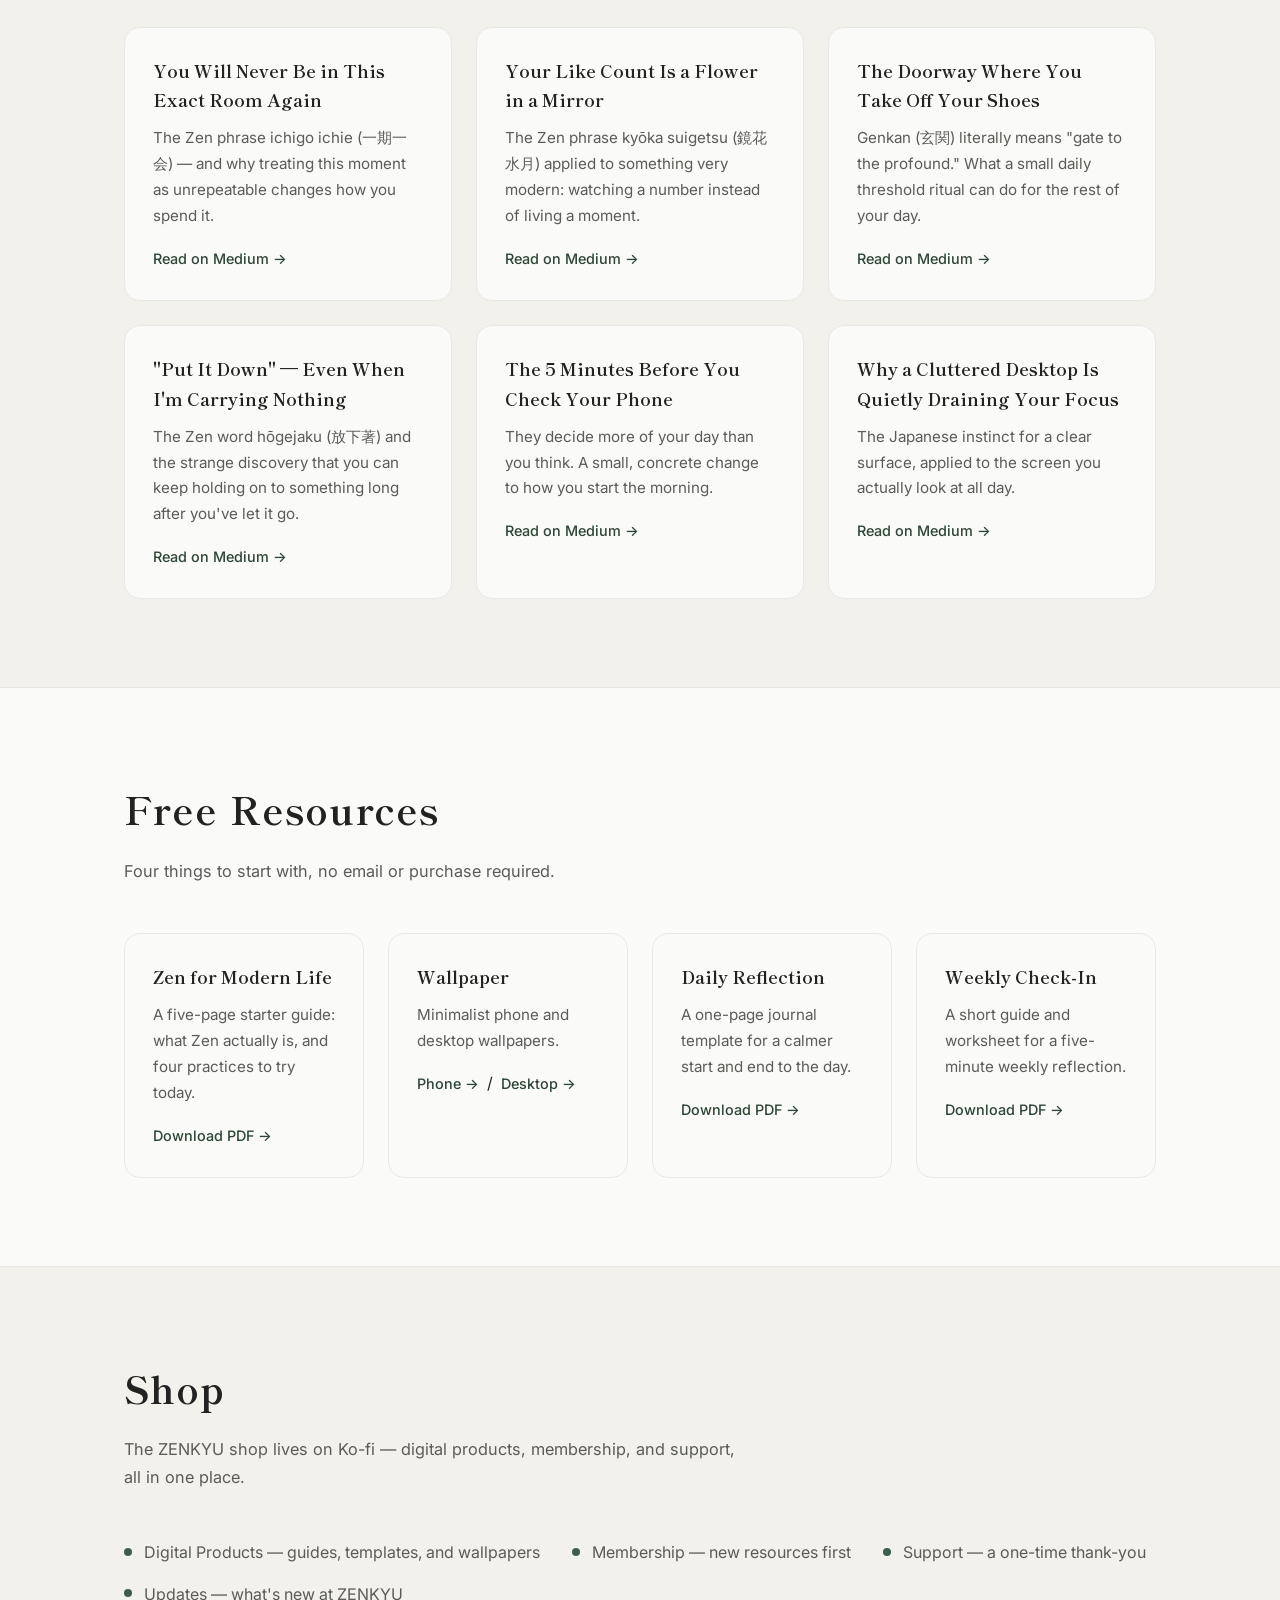
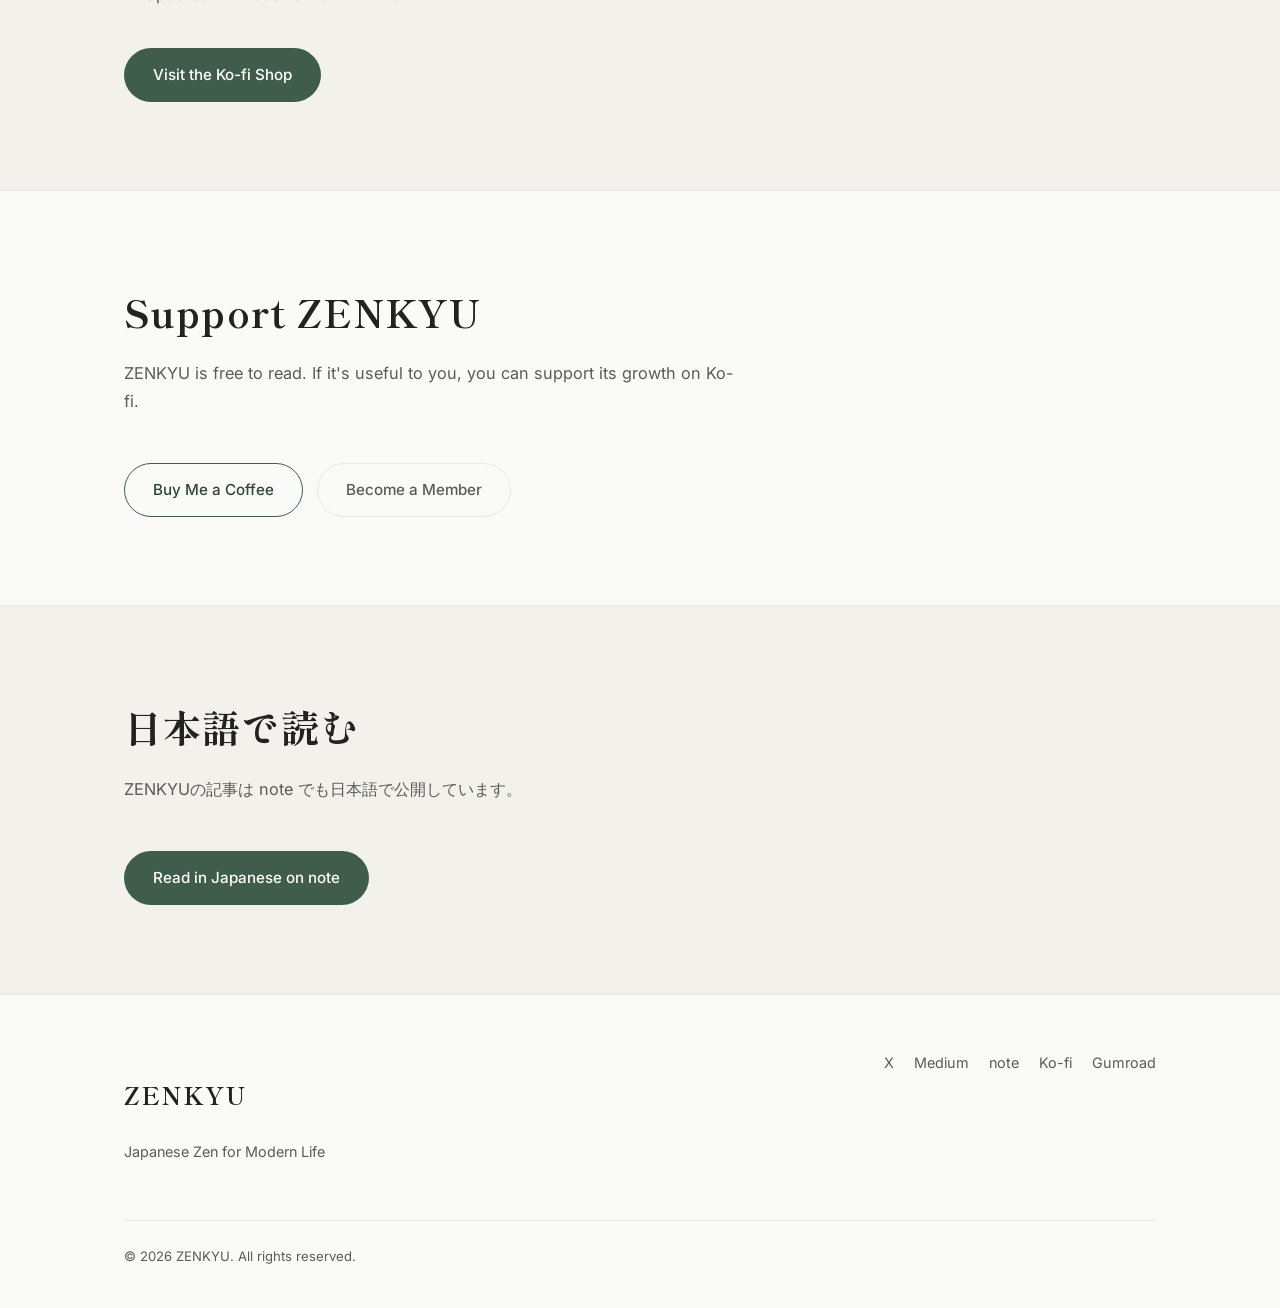
==== commit f02c487a: "Link Articles section to real published Medium essays Replace the placeholder article cards (fiction" ====
--- a/index.html
+++ b/index.html
@@ -107,33 +107,38 @@
   <!-- ARTICLES -->
   <section class="section section-alt" id="articles">
     <div class="container">
-      <h2 class="section-title">What ZENKYU Writes About</h2>
-      <p class="section-lead">Free essays on Zen, mindfulness, and simple living, published on Medium &mdash; topics like these.</p>
+      <h2 class="section-title">Latest Essays</h2>
+      <p class="section-lead">Free essays on Zen, mindfulness, and simple living &mdash; published on Medium.</p>
       <div class="card-grid">
-        <a class="card" href="https://medium.com/@mk3372" target="_blank" rel="noopener">
-          <h3>The Heart Sutra, Simply Explained</h3>
-          <p>What one of Buddhism's most quoted texts actually means for everyday life.</p>
-          <span class="card-link">Explore on Medium &rarr;</span>
-        </a>
-        <a class="card" href="https://medium.com/@mk3372" target="_blank" rel="noopener">
-          <h3>Ikigai: Beyond the Diagram</h3>
-          <p>The real Japanese idea behind the Western self-help chart &mdash; and how to actually use it.</p>
-          <span class="card-link">Explore on Medium &rarr;</span>
-        </a>
-        <a class="card" href="https://medium.com/@mk3372" target="_blank" rel="noopener">
-          <h3>Tea Meditation for Beginners</h3>
-          <p>A five-minute practice adapted from Japanese tea ceremony &mdash; no equipment required.</p>
-          <span class="card-link">Explore on Medium &rarr;</span>
-        </a>
-        <a class="card" href="https://medium.com/@mk3372" target="_blank" rel="noopener">
-          <h3>A Zen Morning Routine</h3>
-          <p>How to start the day with less friction, borrowed from monastic mornings.</p>
-          <span class="card-link">Explore on Medium &rarr;</span>
-        </a>
-        <a class="card" href="https://medium.com/@mk3372" target="_blank" rel="noopener">
-          <h3>Japanese Minimalism at Home</h3>
-          <p>What ma (negative space) can teach you about the room you're sitting in right now.</p>
-          <span class="card-link">Explore on Medium &rarr;</span>
+        <a class="card" href="https://medium.com/@mk3372/you-will-never-be-in-this-exact-room-again-the-zen-phrase-ichigo-ichie-%E4%B8%80%E6%9C%9F%E4%B8%80%E4%BC%9A-cd88caf466eb" target="_blank" rel="noopener">
+          <h3>You Will Never Be in This Exact Room Again</h3>
+          <p>The Zen phrase ichigo ichie (一期一会) &mdash; and why treating this moment as unrepeatable changes how you spend it.</p>
+          <span class="card-link">Read on Medium &rarr;</span>
+        </a>
+        <a class="card" href="https://medium.com/@mk3372/your-like-count-is-a-flower-in-a-mirror-the-zen-phrase-ky%C5%8Dka-suigetsu-ec692fa78d9b" target="_blank" rel="noopener">
+          <h3>Your Like Count Is a Flower in a Mirror</h3>
+          <p>The Zen phrase kyōka suigetsu (鏡花水月) applied to something very modern: watching a number instead of living a moment.</p>
+          <span class="card-link">Read on Medium &rarr;</span>
+        </a>
+        <a class="card" href="https://medium.com/@mk3372/the-doorway-where-you-take-off-your-shoes-means-gate-to-the-profound-the-zen-word-genkan-%E7%8E%84%E9%96%A2-a6c20c8be956" target="_blank" rel="noopener">
+          <h3>The Doorway Where You Take Off Your Shoes</h3>
+          <p>Genkan (玄関) literally means "gate to the profound." What a small daily threshold ritual can do for the rest of your day.</p>
+          <span class="card-link">Read on Medium &rarr;</span>
+        </a>
+        <a class="card" href="https://medium.com/@mk3372/put-it-down-even-im-carrying-nothing-the-zen-word-h%C5%8Dgejaku-%E6%94%BE%E4%B8%8B%E8%91%97-fb1fc6992dd5" target="_blank" rel="noopener">
+          <h3>"Put It Down" — Even When I'm Carrying Nothing</h3>
+          <p>The Zen word hōgejaku (放下著) and the strange discovery that you can keep holding on to something long after you've let it go.</p>
+          <span class="card-link">Read on Medium &rarr;</span>
+        </a>
+        <a class="card" href="https://medium.com/@mk3372/the-5-minutes-before-you-check-your-phone-decide-more-than-you-think-597f1a07316e" target="_blank" rel="noopener">
+          <h3>The 5 Minutes Before You Check Your Phone</h3>
+          <p>They decide more of your day than you think. A small, concrete change to how you start the morning.</p>
+          <span class="card-link">Read on Medium &rarr;</span>
+        </a>
+        <a class="card" href="https://medium.com/@mk3372/why-a-cluttered-desktop-is-quietly-draining-your-focus-63d469658eb3" target="_blank" rel="noopener">
+          <h3>Why a Cluttered Desktop Is Quietly Draining Your Focus</h3>
+          <p>The Japanese instinct for a clear surface, applied to the screen you actually look at all day.</p>
+          <span class="card-link">Read on Medium &rarr;</span>
         </a>
       </div>
     </div>
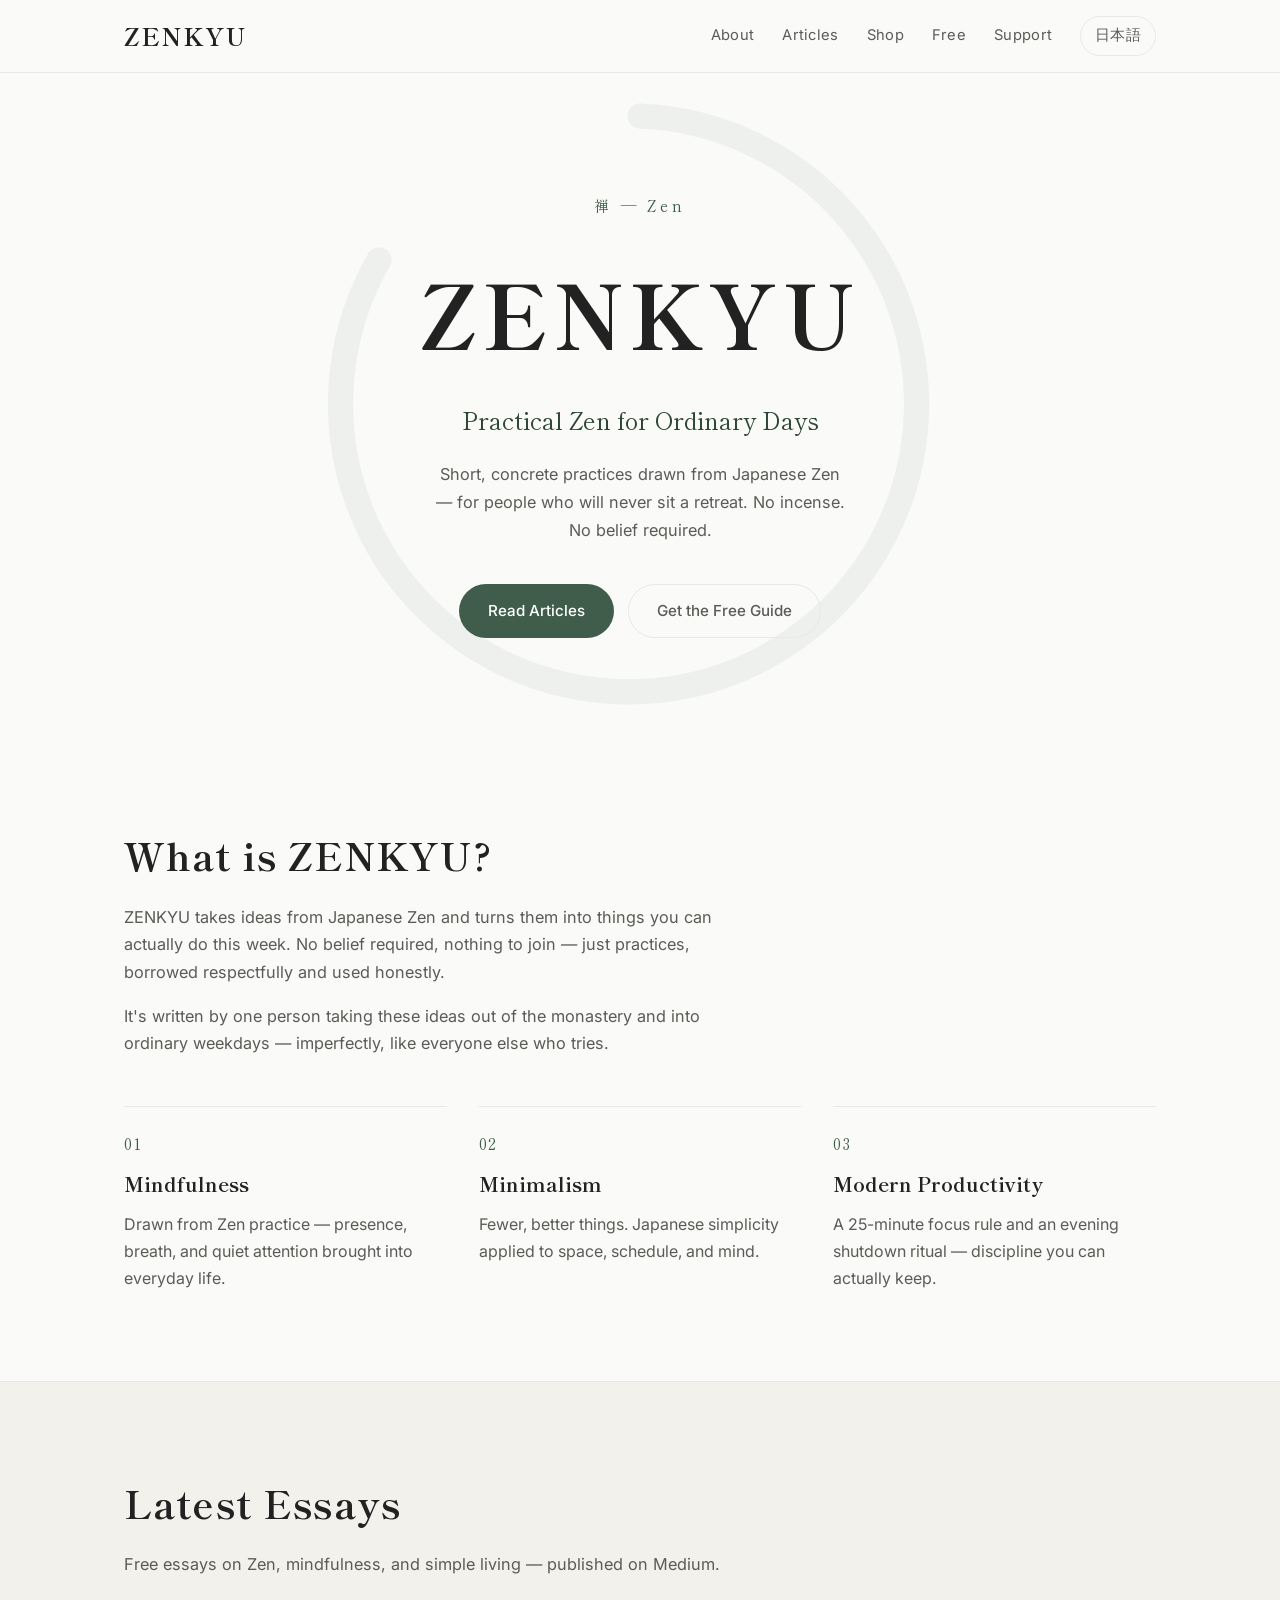
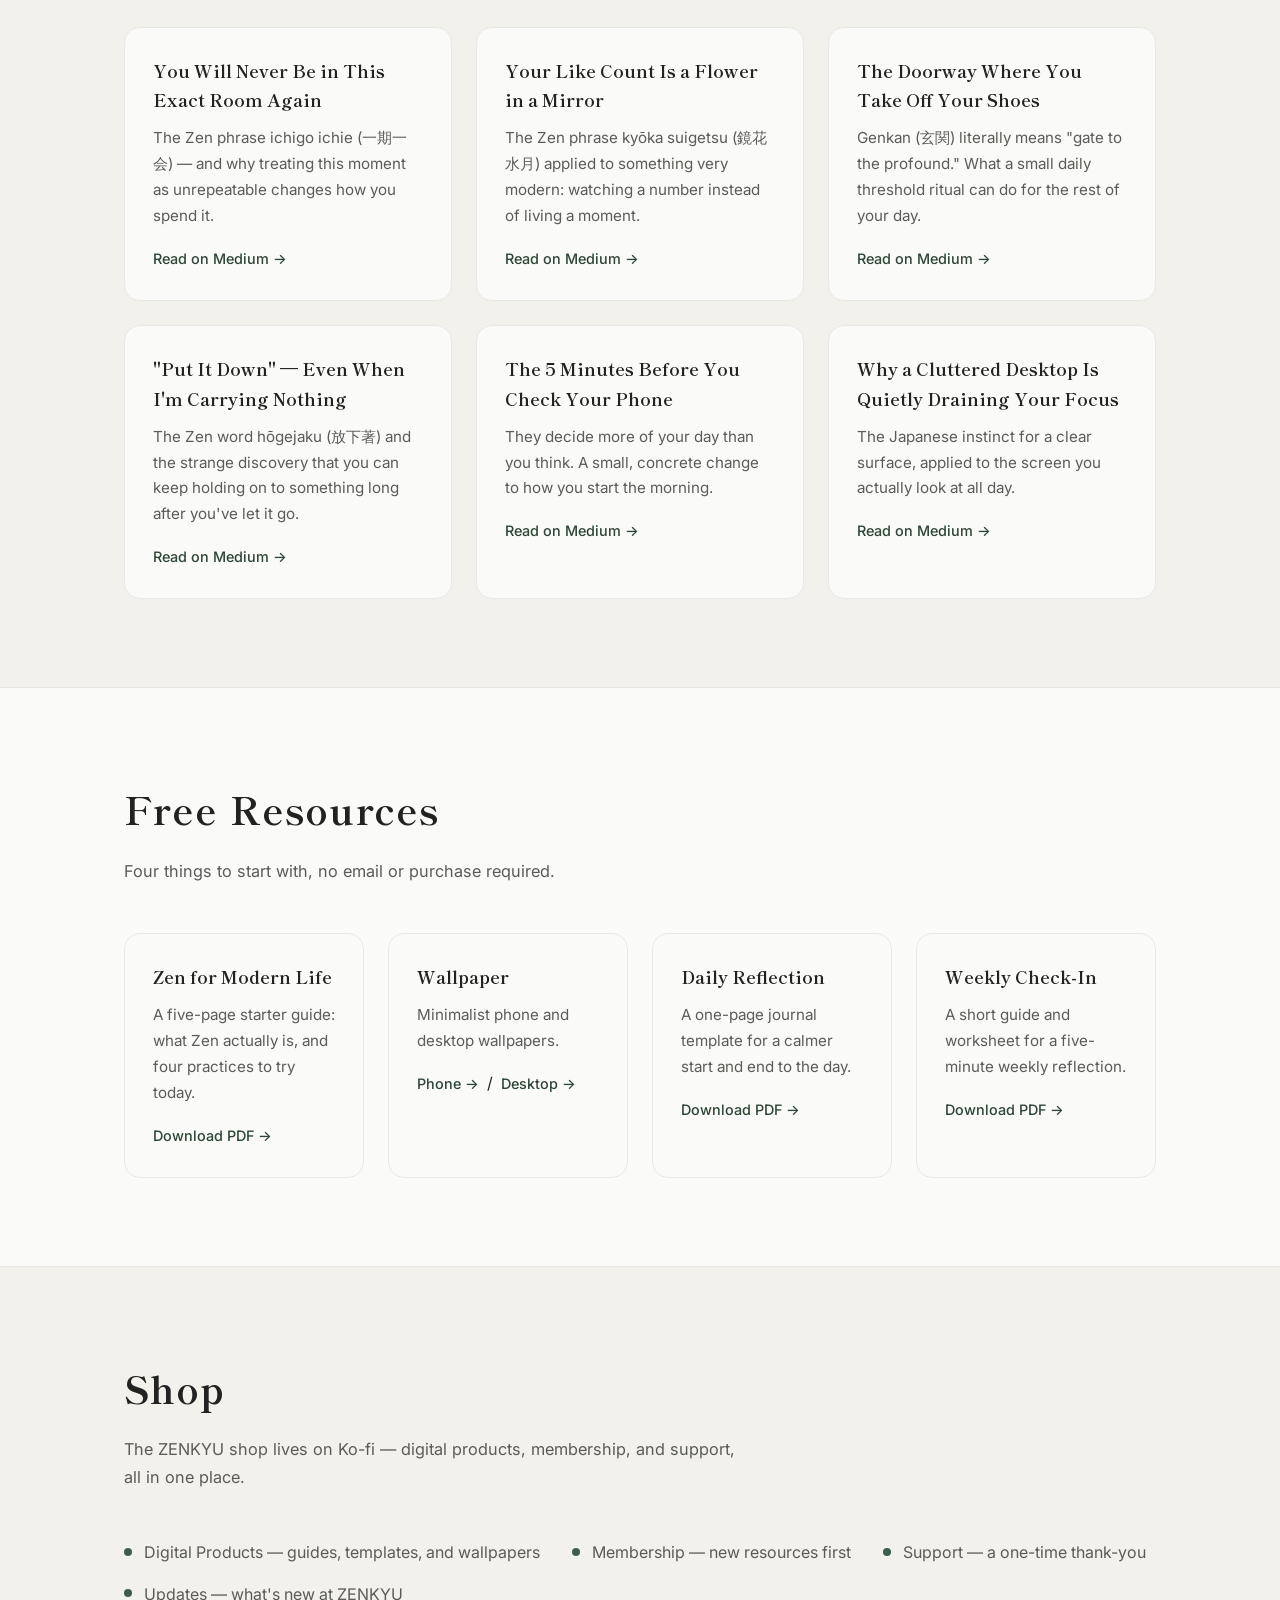
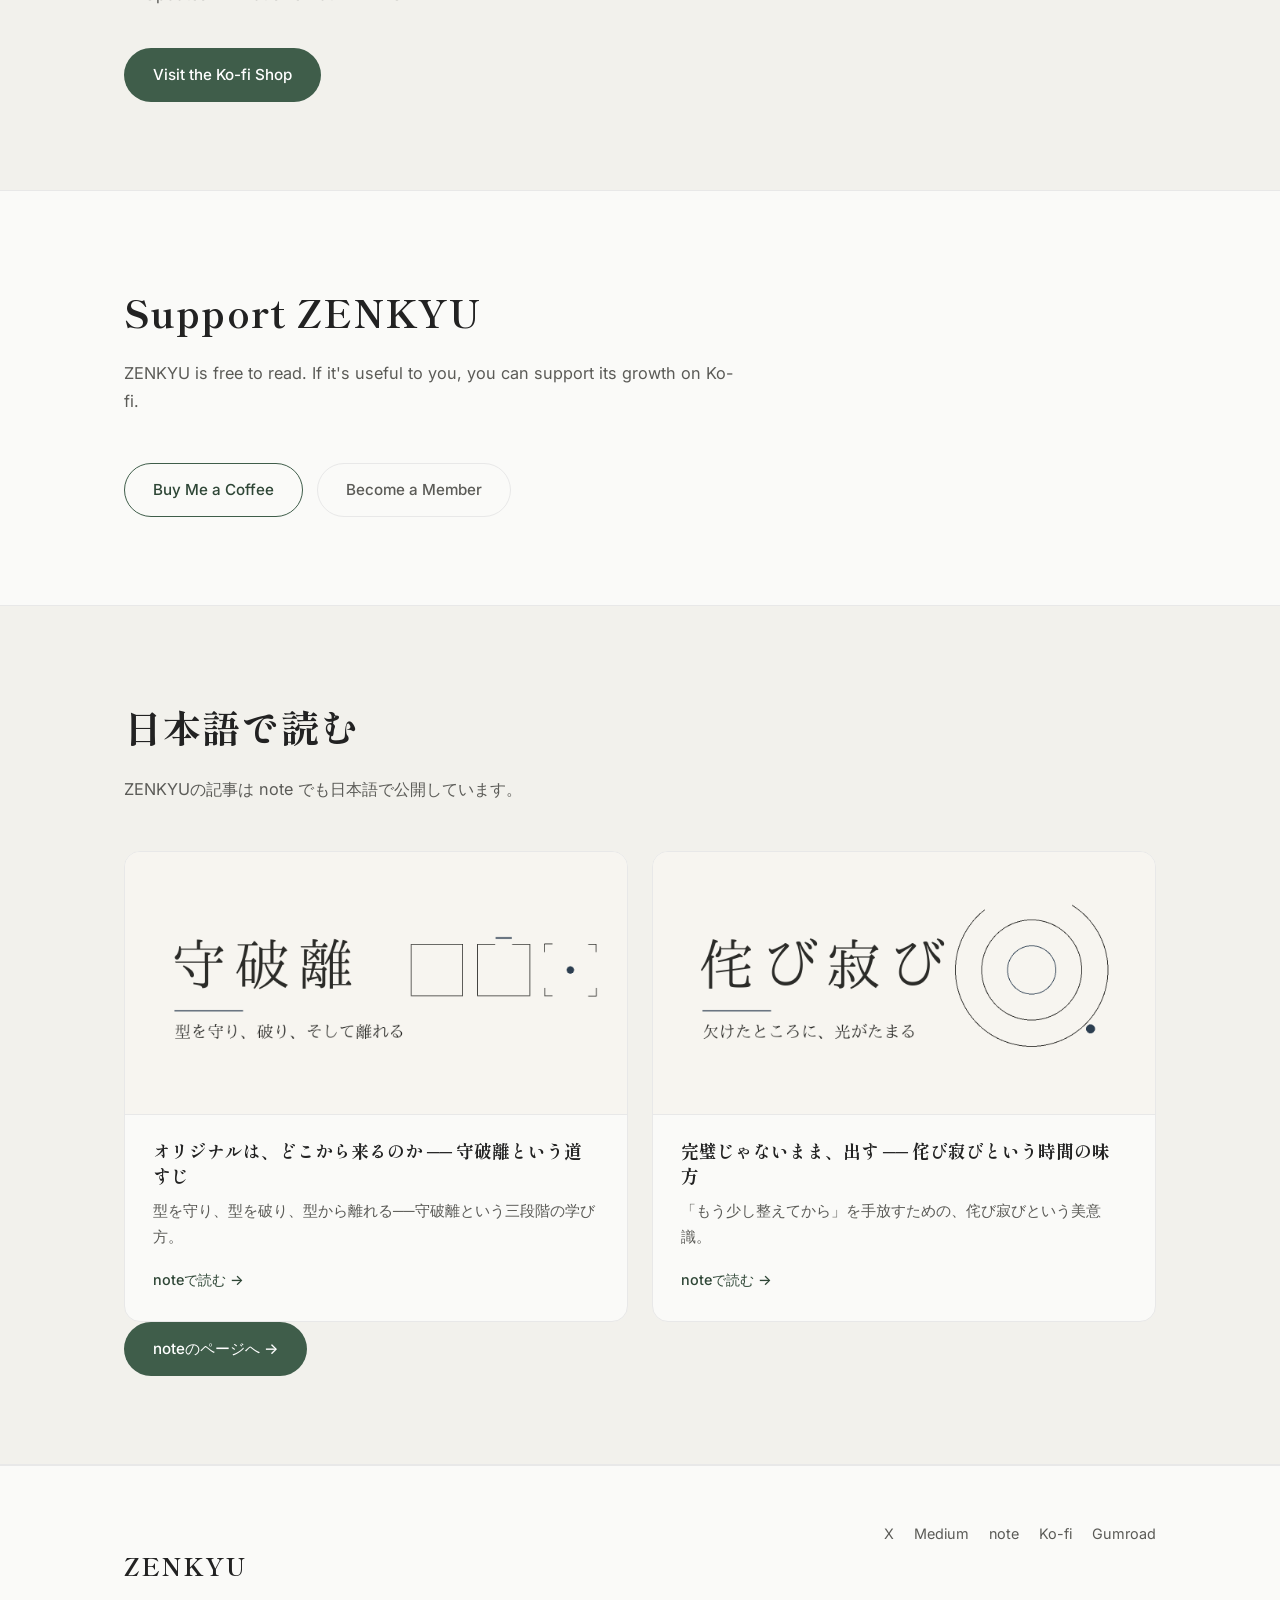
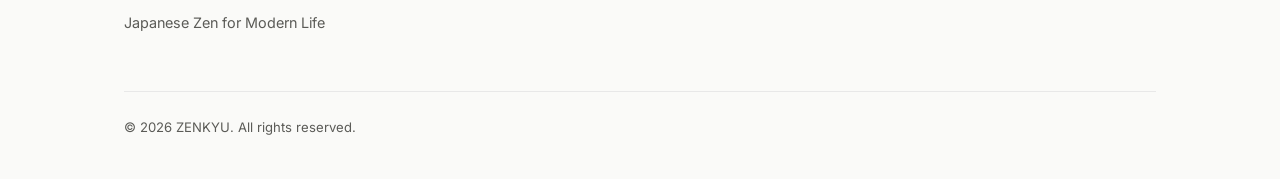
==== commit 44d12514: "Add direct-link cards for published note articles The "日本語で読む" section now features 2 real, publishe" ====
--- a/index.html
+++ b/index.html
@@ -212,7 +212,25 @@
     <div class="container">
       <h2 class="section-title">日本語で読む</h2>
       <p class="section-lead">ZENKYUの記事は note でも日本語で公開しています。</p>
-      <a class="btn btn-primary" href="https://note.com/zenkyu_jp" target="_blank" rel="noopener">Read in Japanese on note</a>
+      <div class="card-grid card-grid-2">
+        <a class="card card-cover" href="https://note.com/zenkyu_jp/n/nc265b10d7b30" target="_blank" rel="noopener">
+          <img class="card-cover-img" src="assets/img/notes/shuhari.png" alt="守破離 ── 型を守り、破り、そして離れる">
+          <div class="card-cover-body">
+            <h3>オリジナルは、どこから来るのか ── 守破離という道すじ</h3>
+            <p>型を守り、型を破り、型から離れる──守破離という三段階の学び方。</p>
+            <span class="card-link">noteで読む &rarr;</span>
+          </div>
+        </a>
+        <a class="card card-cover" href="https://note.com/zenkyu_jp/n/nc9f60ab923b3" target="_blank" rel="noopener">
+          <img class="card-cover-img" src="assets/img/notes/wabisabi.png" alt="侘び寂び ── 欠けたところに、光がたまる">
+          <div class="card-cover-body">
+            <h3>完璧じゃないまま、出す ── 侘び寂びという時間の味方</h3>
+            <p>「もう少し整えてから」を手放すための、侘び寂びという美意識。</p>
+            <span class="card-link">noteで読む &rarr;</span>
+          </div>
+        </a>
+      </div>
+      <a class="btn btn-primary" href="https://note.com/zenkyu_jp" target="_blank" rel="noopener">noteのページへ &rarr;</a>
     </div>
   </section>
 
--- a/assets/css/style.css
+++ b/assets/css/style.css
@@ -302,6 +302,10 @@
   grid-template-columns: repeat(4, 1fr);
 }
 
+.card-grid-2 {
+  grid-template-columns: repeat(2, 1fr);
+}
+
 .card {
   background: var(--bg);
   border: 1px solid var(--line);
@@ -336,6 +340,37 @@
 
 .section-alt .card {
   background: var(--bg);
+}
+
+/* Cover-image card variant (e.g. note articles) */
+.card-cover {
+  padding: 0;
+  overflow: hidden;
+}
+
+.card-cover-img {
+  width: 100%;
+  aspect-ratio: 1280 / 670;
+  object-fit: cover;
+  display: block;
+  border-bottom: 1px solid var(--line);
+}
+
+.card-cover-body {
+  padding: 24px 28px 28px;
+}
+
+.card-cover-body h3 {
+  font-family: var(--font-display);
+  font-size: 1.1rem;
+  margin: 0 0 10px;
+  line-height: 1.4;
+}
+
+.card-cover-body p {
+  color: var(--text-muted);
+  margin: 0 0 16px;
+  font-size: 0.95rem;
 }
 
 /* Feature list (Shop) */
@@ -474,7 +509,8 @@
 
 @media (max-width: 560px) {
   .card-grid,
-  .card-grid-4 {
+  .card-grid-4,
+  .card-grid-2 {
     grid-template-columns: 1fr;
   }
 }
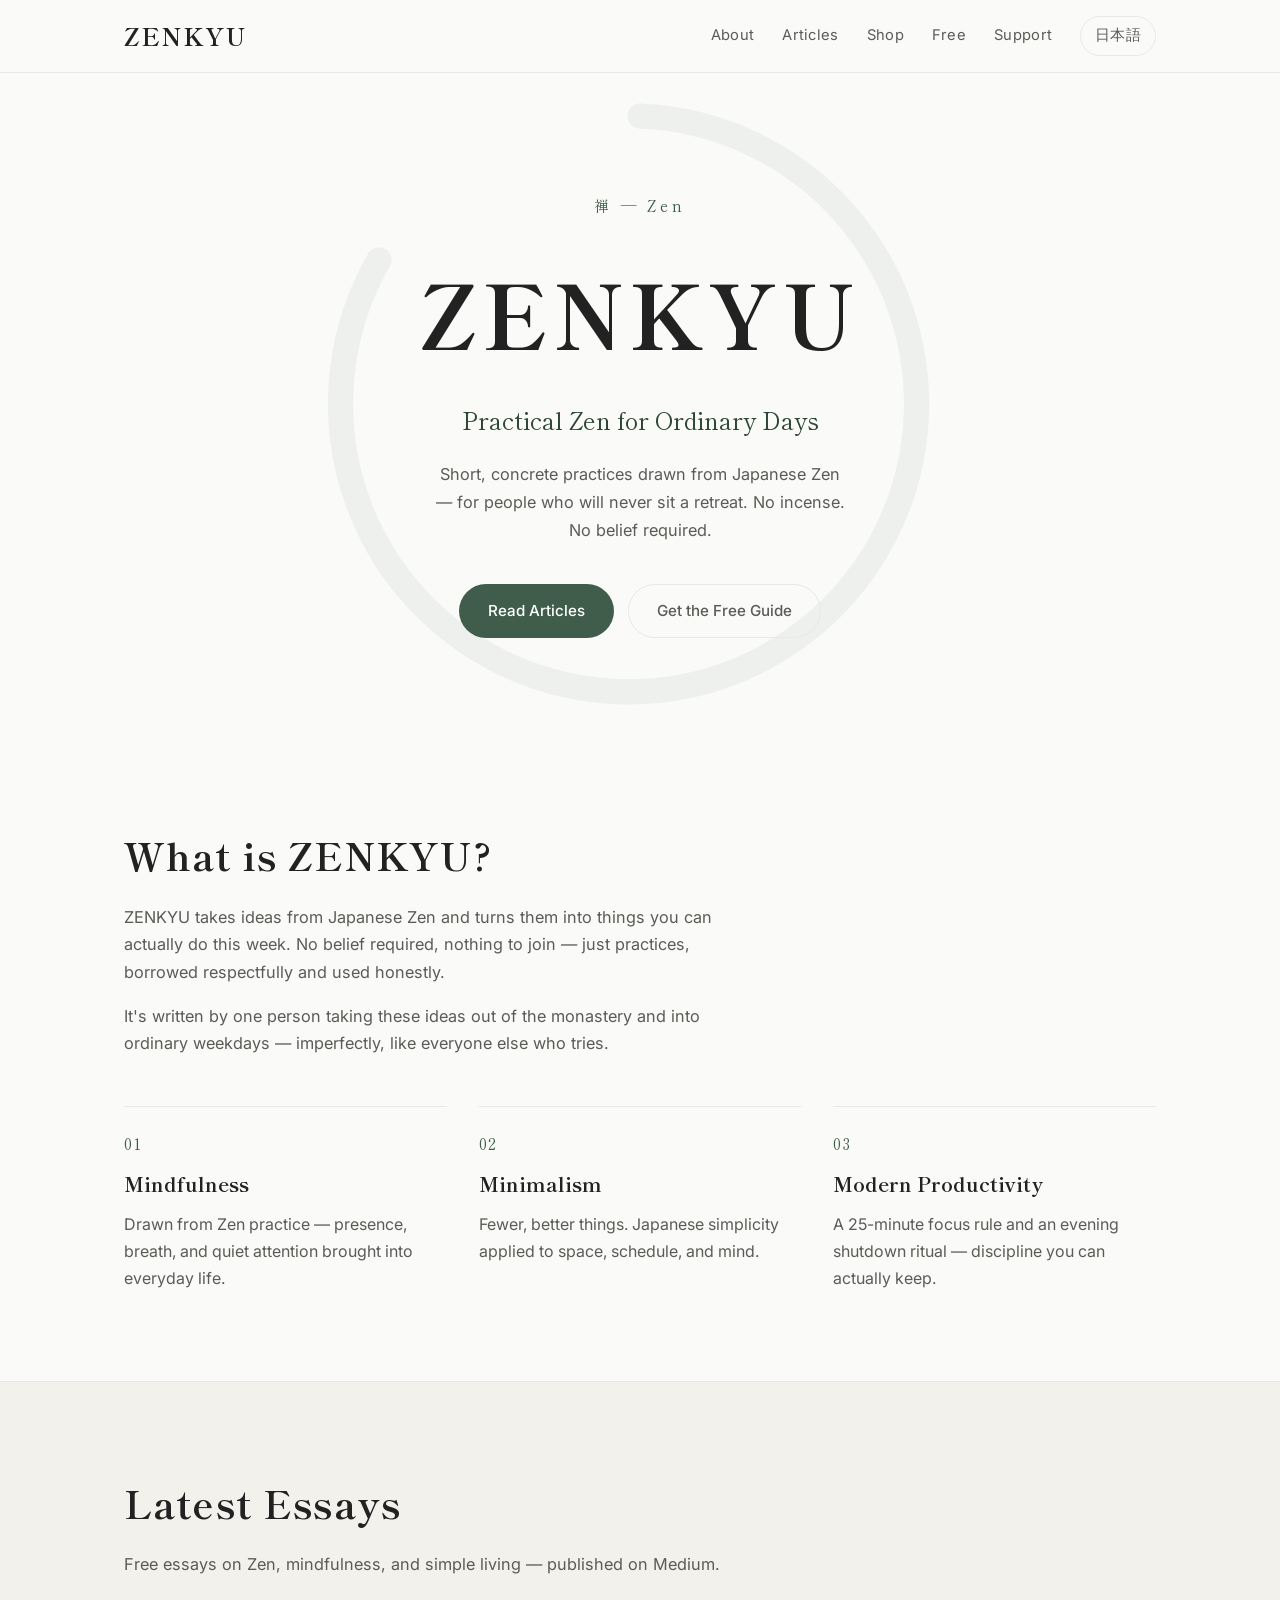
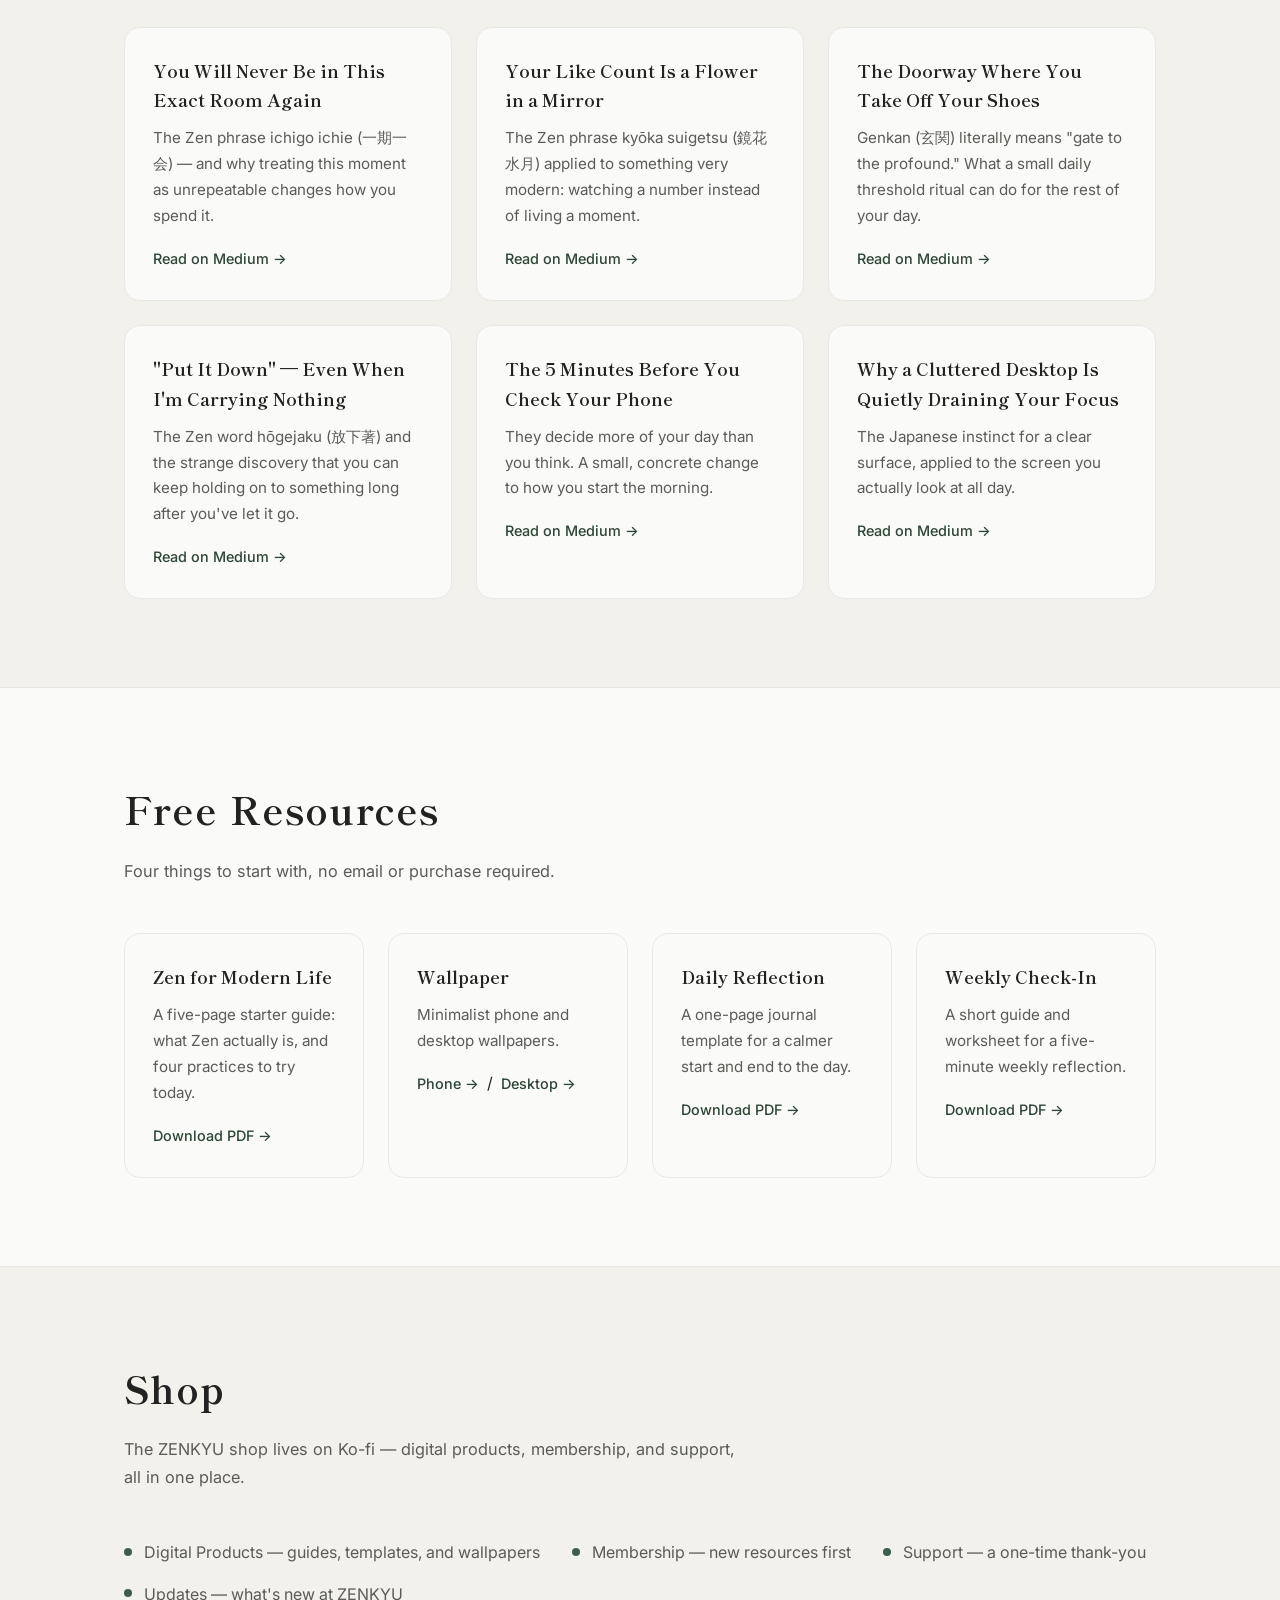
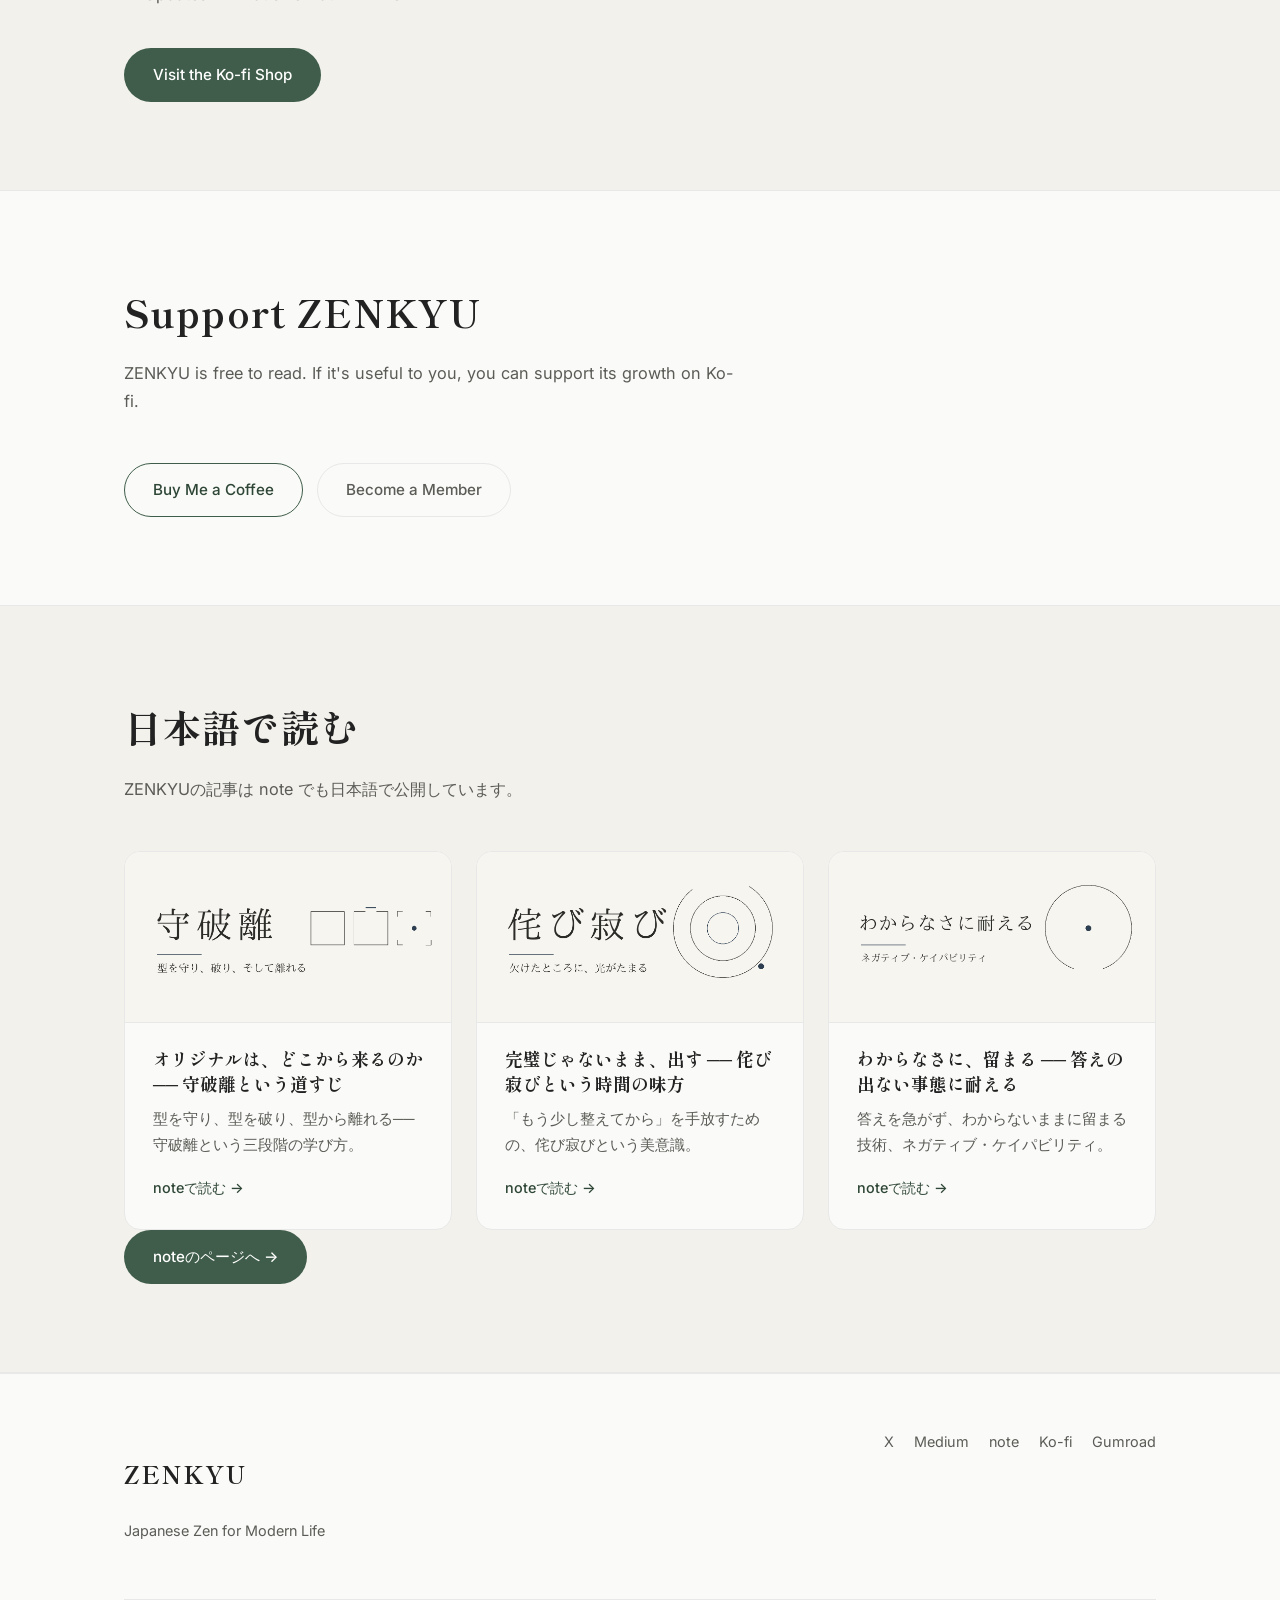
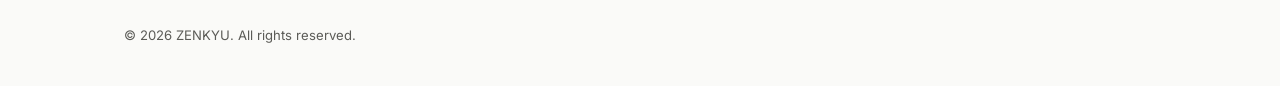
==== commit e87c730c: "Add third note article card (negative capability) Add a cover-image card for the newly published not" ====
--- a/index.html
+++ b/index.html
@@ -212,7 +212,7 @@
     <div class="container">
       <h2 class="section-title">日本語で読む</h2>
       <p class="section-lead">ZENKYUの記事は note でも日本語で公開しています。</p>
-      <div class="card-grid card-grid-2">
+      <div class="card-grid">
         <a class="card card-cover" href="https://note.com/zenkyu_jp/n/nc265b10d7b30" target="_blank" rel="noopener">
           <img class="card-cover-img" src="assets/img/notes/shuhari.png" alt="守破離 ── 型を守り、破り、そして離れる">
           <div class="card-cover-body">
@@ -226,6 +226,14 @@
           <div class="card-cover-body">
             <h3>完璧じゃないまま、出す ── 侘び寂びという時間の味方</h3>
             <p>「もう少し整えてから」を手放すための、侘び寂びという美意識。</p>
+            <span class="card-link">noteで読む &rarr;</span>
+          </div>
+        </a>
+        <a class="card card-cover" href="https://note.com/zenkyu_jp/n/n0c735ff572cd" target="_blank" rel="noopener">
+          <img class="card-cover-img" src="assets/img/notes/negative-capability.png" alt="わからなさに耐える ── ネガティブ・ケイパビリティ">
+          <div class="card-cover-body">
+            <h3>わからなさに、留まる ── 答えの出ない事態に耐える</h3>
+            <p>答えを急がず、わからないままに留まる技術、ネガティブ・ケイパビリティ。</p>
             <span class="card-link">noteで読む &rarr;</span>
           </div>
         </a>
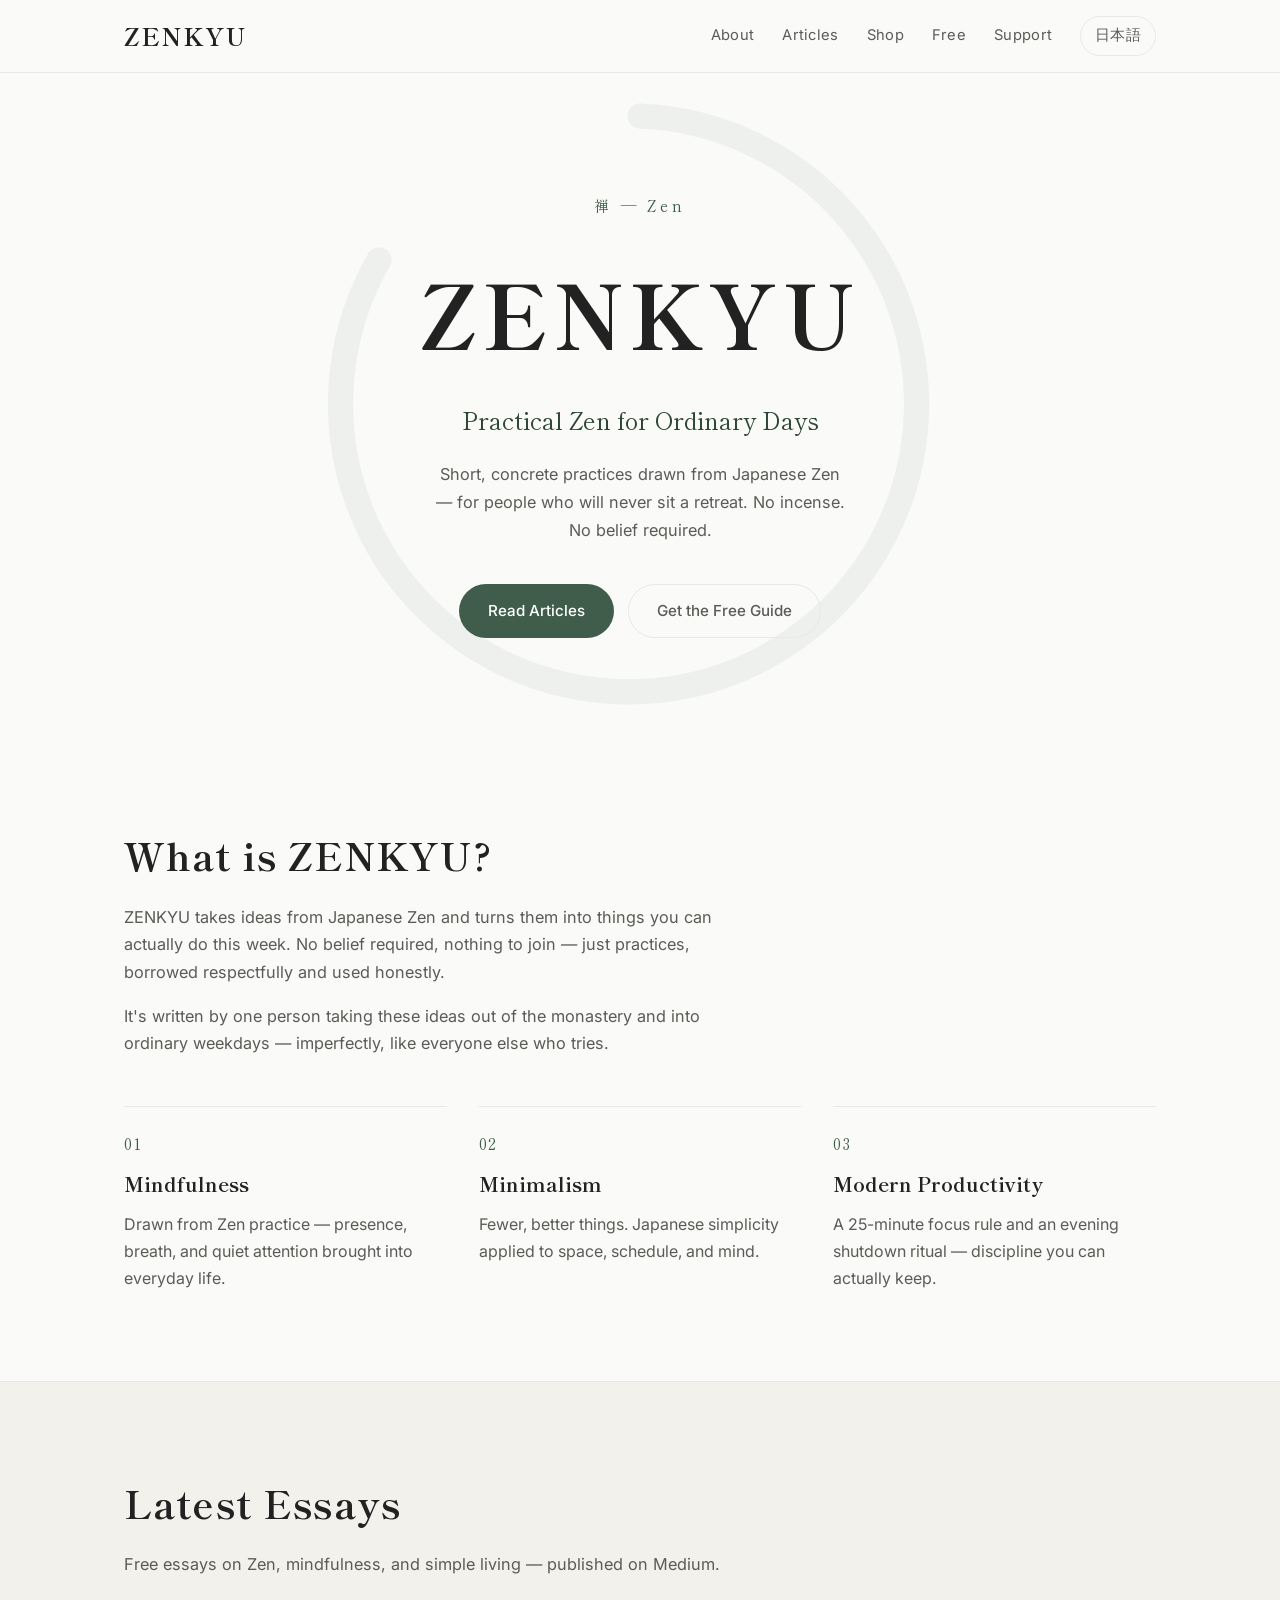
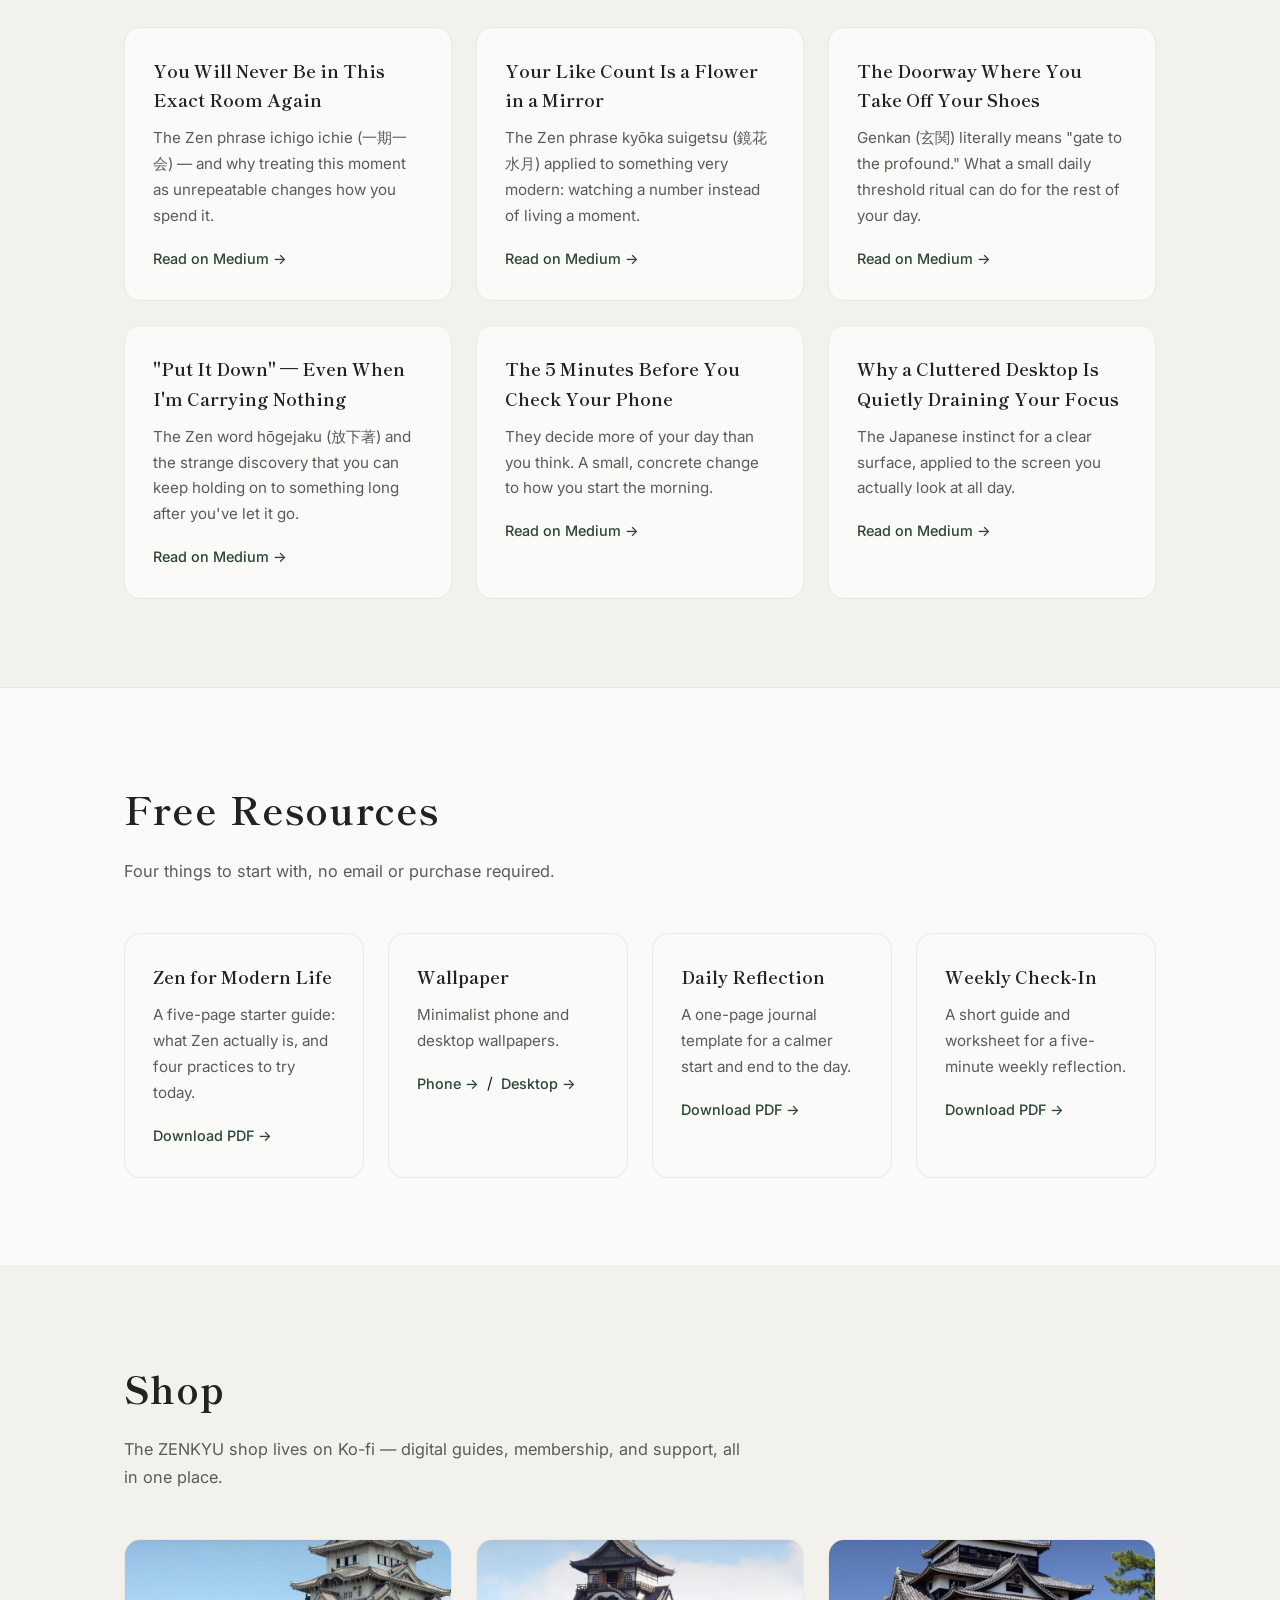
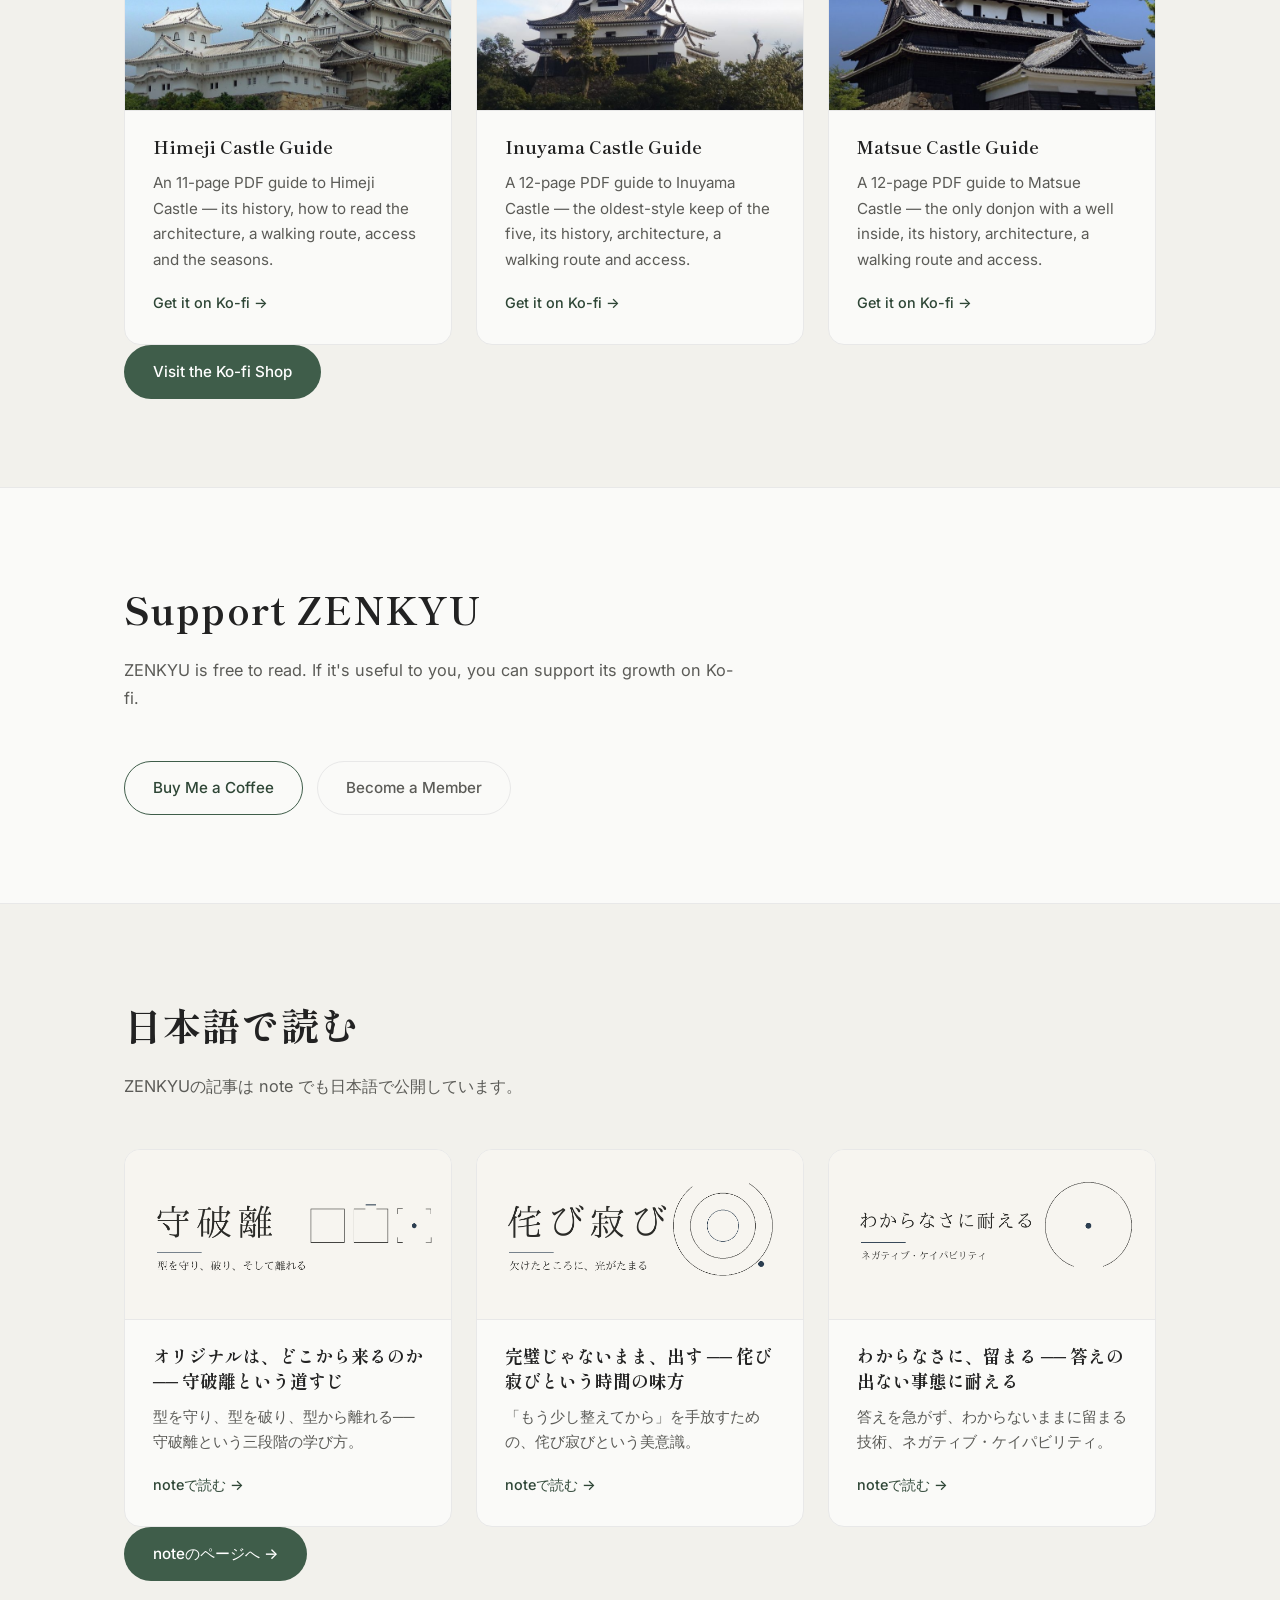
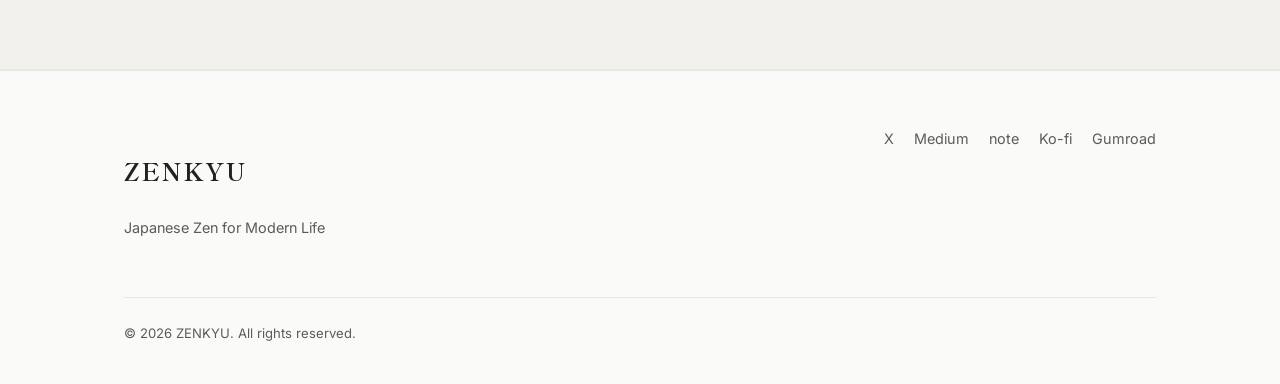
==== commit 26d8d58f: "Add direct-link cards for Ko-fi products (Five Castles guides) Shop section now features 3 real Ko-f" ====
--- a/index.html
+++ b/index.html
@@ -181,14 +181,34 @@
     <div class="container">
       <h2 class="section-title">Shop</h2>
       <p class="section-lead">
-        The ZENKYU shop lives on Ko-fi &mdash; digital products, membership, and support, all in one place.
-      </p>
-      <ul class="feature-list">
-        <li>Digital Products &mdash; guides, templates, and wallpapers</li>
-        <li>Membership &mdash; new resources first</li>
-        <li>Support &mdash; a one-time thank-you</li>
-        <li>Updates &mdash; what's new at ZENKYU</li>
-      </ul>
+        The ZENKYU shop lives on Ko-fi &mdash; digital guides, membership, and support, all in one place.
+      </p>
+      <div class="card-grid">
+        <a class="card card-cover" href="https://ko-fi.com/s/3cf76a0c4e" target="_blank" rel="noopener">
+          <img class="card-cover-img" src="assets/img/kofi/himeji.jpg" alt="Himeji Castle, Hyogo, Japan">
+          <div class="card-cover-body">
+            <h3>Himeji Castle Guide</h3>
+            <p>An 11-page PDF guide to Himeji Castle &mdash; its history, how to read the architecture, a walking route, access and the seasons.</p>
+            <span class="card-link">Get it on Ko-fi &rarr;</span>
+          </div>
+        </a>
+        <a class="card card-cover" href="https://ko-fi.com/s/1ef67daa2f" target="_blank" rel="noopener">
+          <img class="card-cover-img" src="assets/img/kofi/inuyama.jpg" alt="Inuyama Castle, Aichi, Japan">
+          <div class="card-cover-body">
+            <h3>Inuyama Castle Guide</h3>
+            <p>A 12-page PDF guide to Inuyama Castle &mdash; the oldest-style keep of the five, its history, architecture, a walking route and access.</p>
+            <span class="card-link">Get it on Ko-fi &rarr;</span>
+          </div>
+        </a>
+        <a class="card card-cover" href="https://ko-fi.com/s/26300c42db" target="_blank" rel="noopener">
+          <img class="card-cover-img" src="assets/img/kofi/matsue.jpg" alt="Matsue Castle, Shimane, Japan">
+          <div class="card-cover-body">
+            <h3>Matsue Castle Guide</h3>
+            <p>A 12-page PDF guide to Matsue Castle &mdash; the only donjon with a well inside, its history, architecture, a walking route and access.</p>
+            <span class="card-link">Get it on Ko-fi &rarr;</span>
+          </div>
+        </a>
+      </div>
       <a class="btn btn-primary" href="https://ko-fi.com/zenkyu/shop" target="_blank" rel="noopener">Visit the Ko-fi Shop</a>
     </div>
   </section>
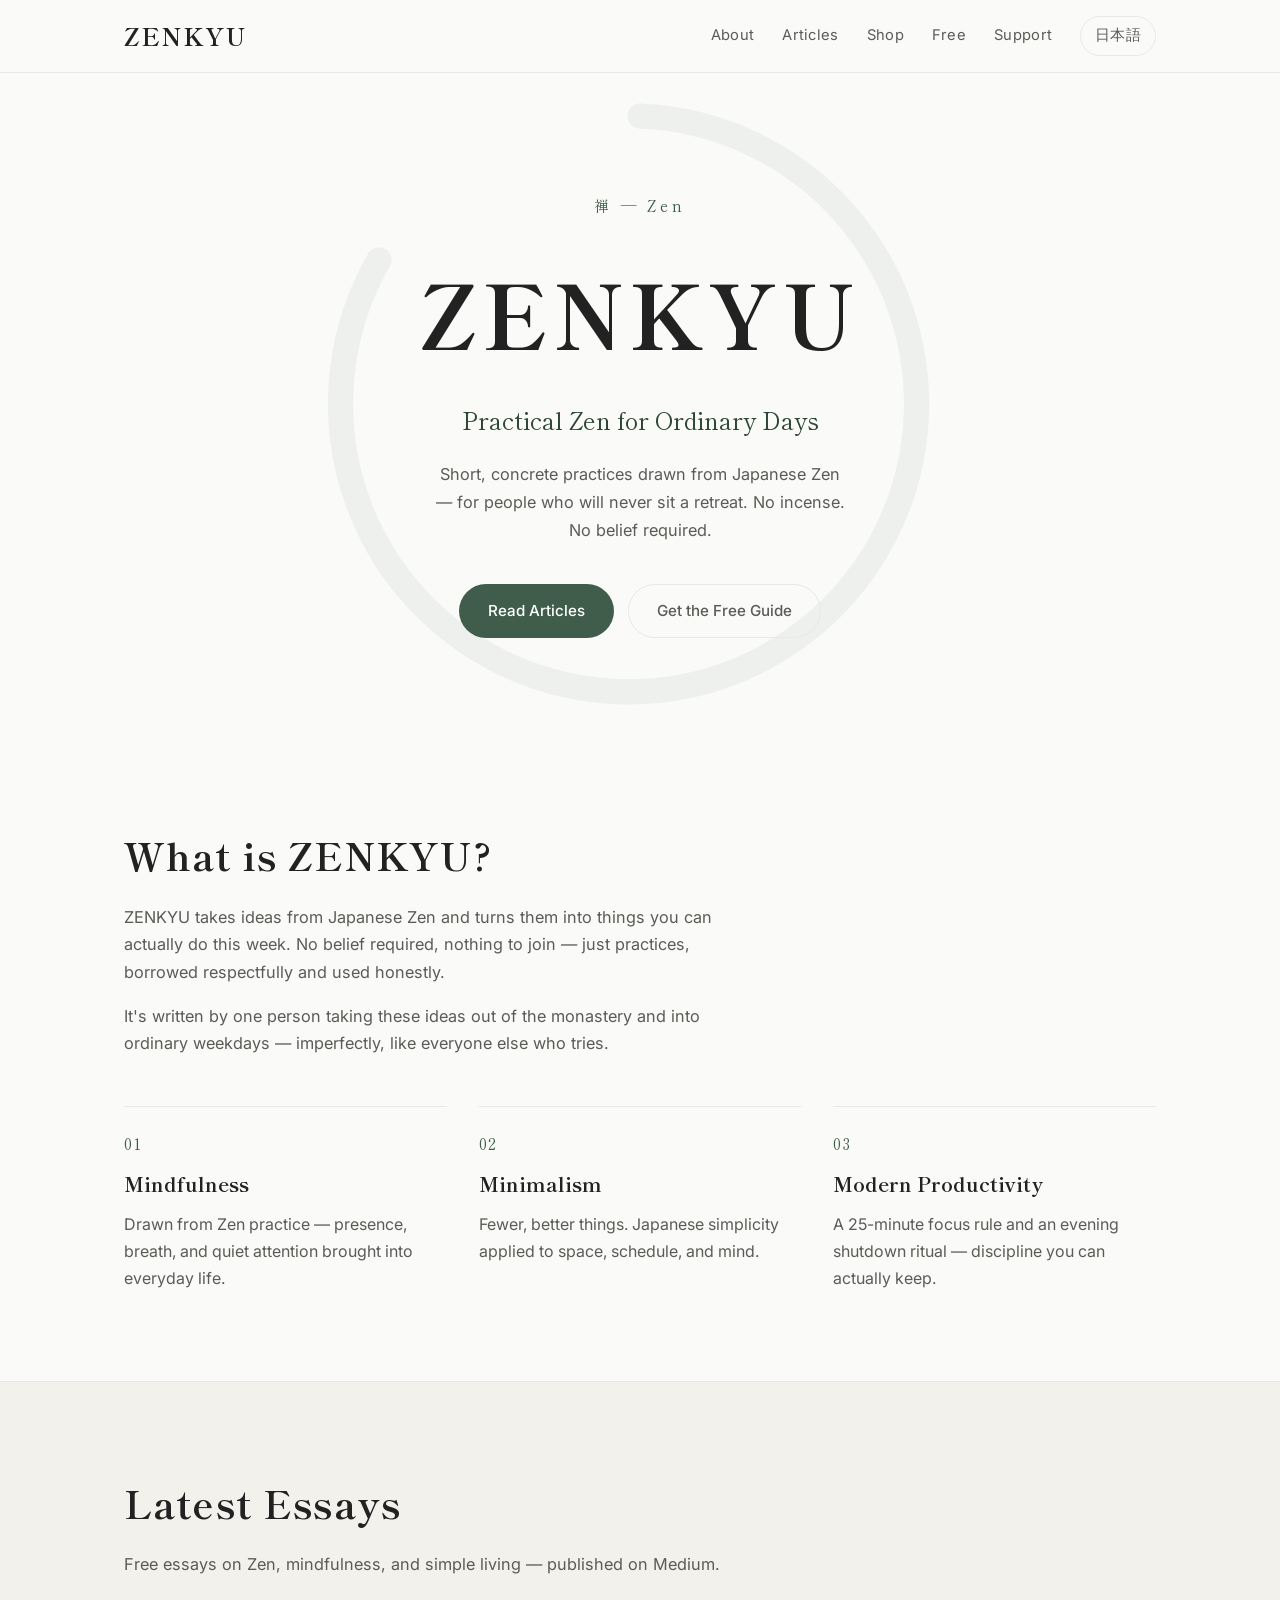
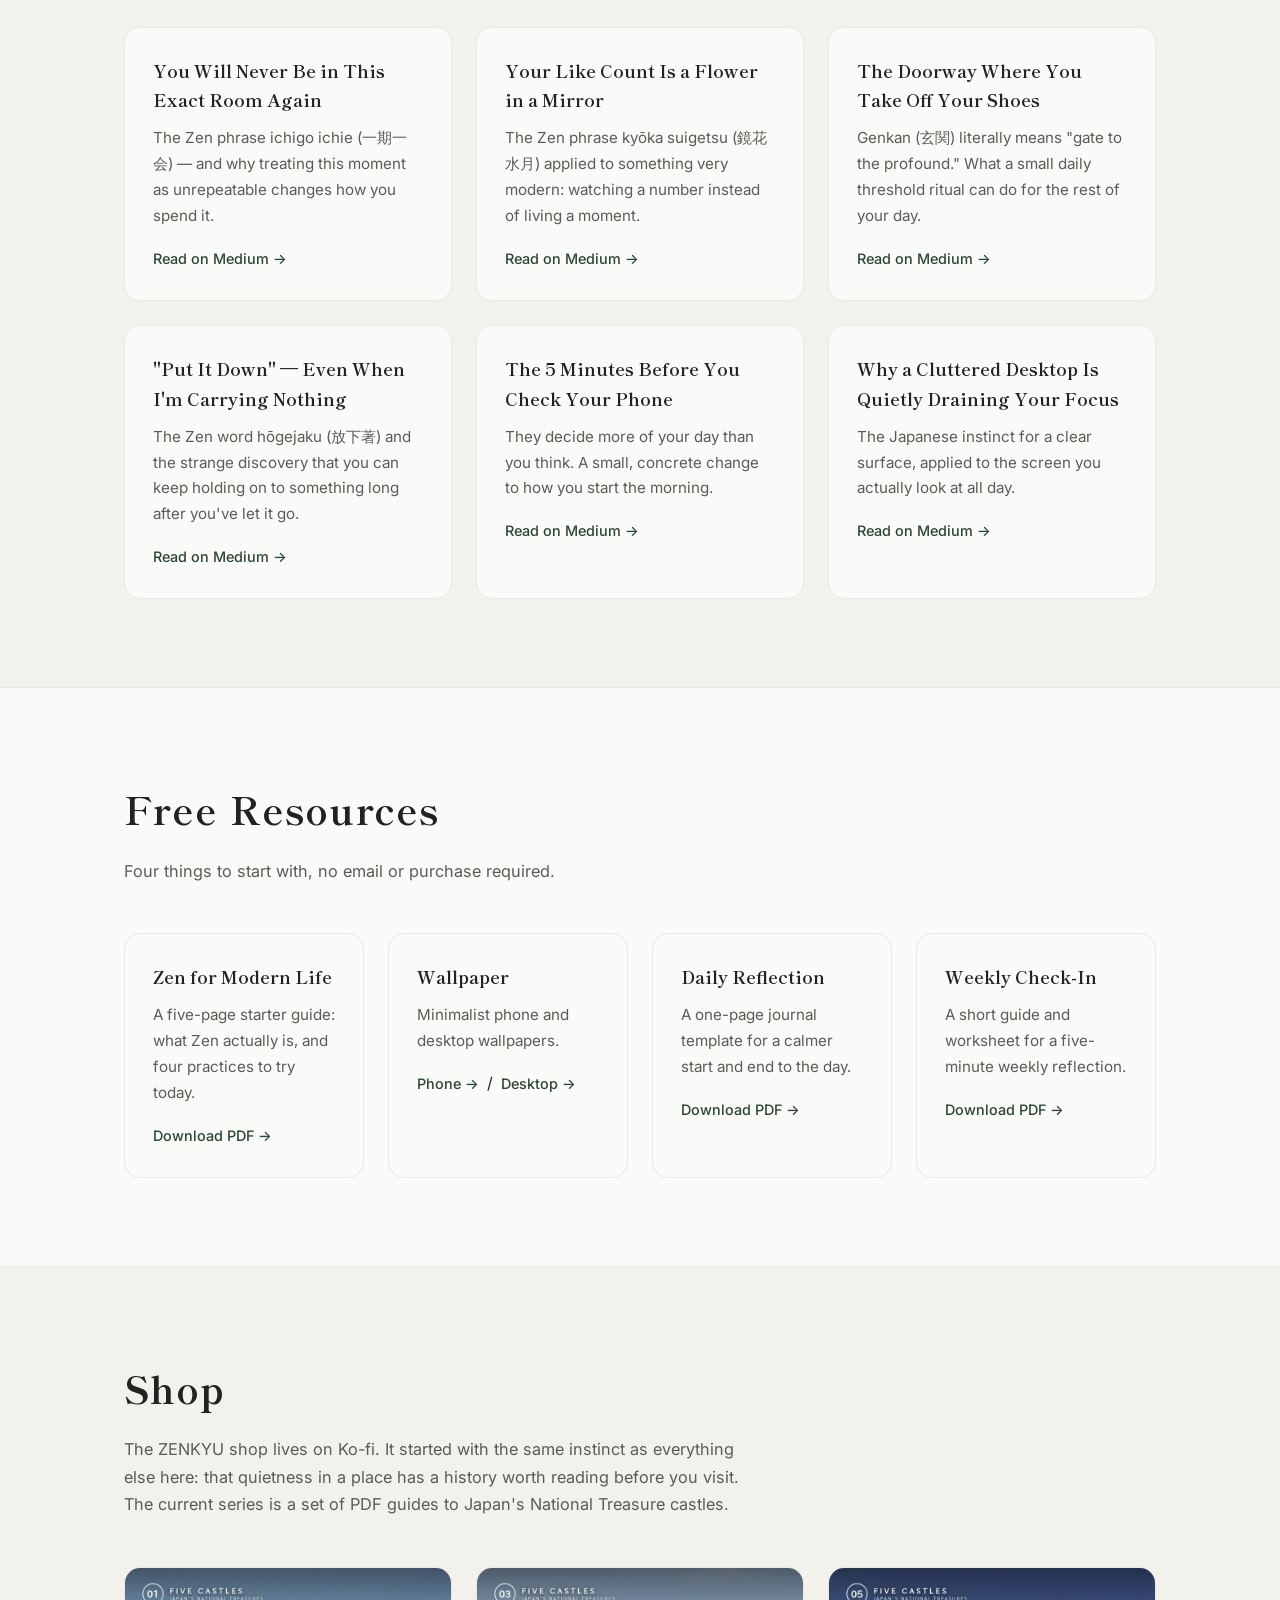
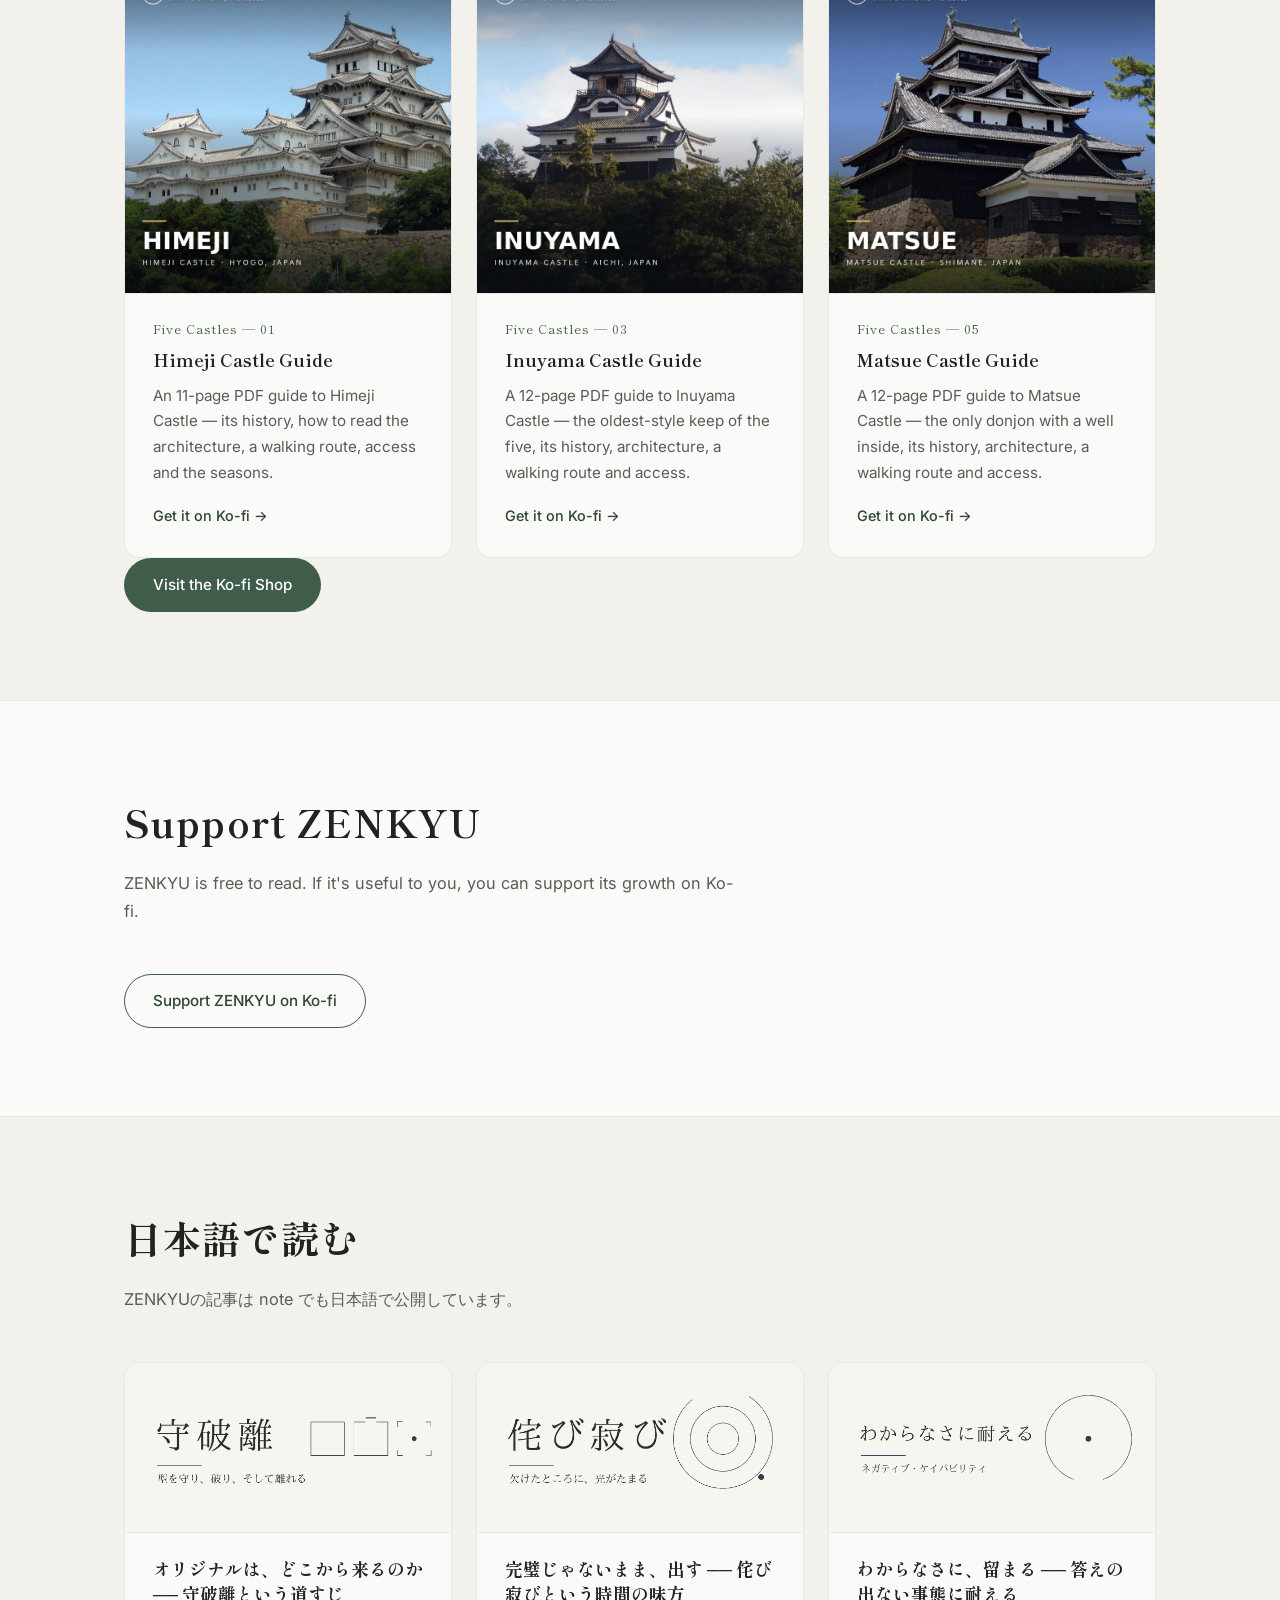
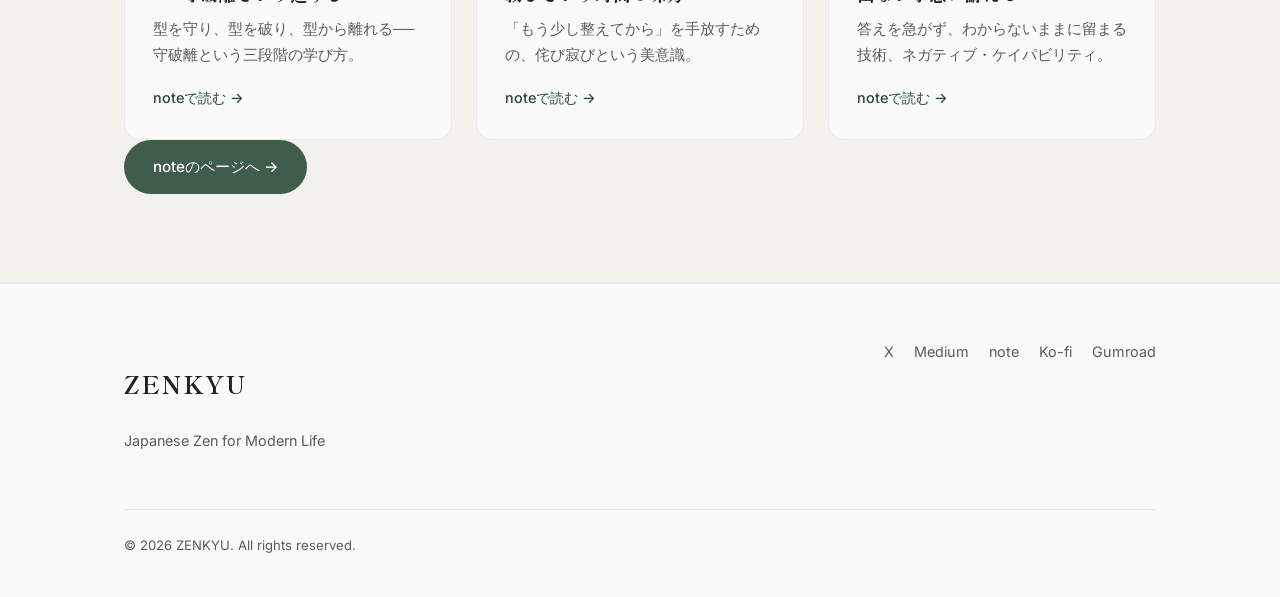
==== commit 99c3b3ea: "Fix issues surfaced by an adversarial editorial/UX review - Ko-fi cover images were cropped with a w" ====
--- a/index.html
+++ b/index.html
@@ -65,7 +65,7 @@
       <p class="hero-sub">Short, concrete practices drawn from Japanese Zen &mdash; for people who will
       never sit a retreat. No incense. No belief required.</p>
       <div class="hero-actions">
-        <a class="btn btn-primary" href="https://medium.com/@mk3372" target="_blank" rel="noopener">Read Articles</a>
+        <a class="btn btn-primary" href="#articles">Read Articles</a>
         <a class="btn btn-ghost" href="#free">Get the Free Guide</a>
       </div>
     </div>
@@ -181,28 +181,33 @@
     <div class="container">
       <h2 class="section-title">Shop</h2>
       <p class="section-lead">
-        The ZENKYU shop lives on Ko-fi &mdash; digital guides, membership, and support, all in one place.
+        The ZENKYU shop lives on Ko-fi. It started with the same instinct as everything else here:
+        that quietness in a place has a history worth reading before you visit. The current series
+        is a set of PDF guides to Japan's National Treasure castles.
       </p>
       <div class="card-grid">
         <a class="card card-cover" href="https://ko-fi.com/s/3cf76a0c4e" target="_blank" rel="noopener">
-          <img class="card-cover-img" src="assets/img/kofi/himeji.jpg" alt="Himeji Castle, Hyogo, Japan">
-          <div class="card-cover-body">
+          <img class="card-cover-img card-cover-img-square" src="assets/img/kofi/himeji.jpg" alt="Himeji Castle, Hyogo, Japan">
+          <div class="card-cover-body">
+            <span class="card-eyebrow">Five Castles &mdash; 01</span>
             <h3>Himeji Castle Guide</h3>
             <p>An 11-page PDF guide to Himeji Castle &mdash; its history, how to read the architecture, a walking route, access and the seasons.</p>
             <span class="card-link">Get it on Ko-fi &rarr;</span>
           </div>
         </a>
         <a class="card card-cover" href="https://ko-fi.com/s/1ef67daa2f" target="_blank" rel="noopener">
-          <img class="card-cover-img" src="assets/img/kofi/inuyama.jpg" alt="Inuyama Castle, Aichi, Japan">
-          <div class="card-cover-body">
+          <img class="card-cover-img card-cover-img-square" src="assets/img/kofi/inuyama.jpg" alt="Inuyama Castle, Aichi, Japan">
+          <div class="card-cover-body">
+            <span class="card-eyebrow">Five Castles &mdash; 03</span>
             <h3>Inuyama Castle Guide</h3>
             <p>A 12-page PDF guide to Inuyama Castle &mdash; the oldest-style keep of the five, its history, architecture, a walking route and access.</p>
             <span class="card-link">Get it on Ko-fi &rarr;</span>
           </div>
         </a>
         <a class="card card-cover" href="https://ko-fi.com/s/26300c42db" target="_blank" rel="noopener">
-          <img class="card-cover-img" src="assets/img/kofi/matsue.jpg" alt="Matsue Castle, Shimane, Japan">
-          <div class="card-cover-body">
+          <img class="card-cover-img card-cover-img-square" src="assets/img/kofi/matsue.jpg" alt="Matsue Castle, Shimane, Japan">
+          <div class="card-cover-body">
+            <span class="card-eyebrow">Five Castles &mdash; 05</span>
             <h3>Matsue Castle Guide</h3>
             <p>A 12-page PDF guide to Matsue Castle &mdash; the only donjon with a well inside, its history, architecture, a walking route and access.</p>
             <span class="card-link">Get it on Ko-fi &rarr;</span>
@@ -221,14 +226,13 @@
         ZENKYU is free to read. If it's useful to you, you can support its growth on Ko-fi.
       </p>
       <div class="support-actions">
-        <a class="btn btn-secondary" href="https://ko-fi.com/zenkyu" target="_blank" rel="noopener">Buy Me a Coffee</a>
-        <a class="btn btn-ghost" href="https://ko-fi.com/zenkyu" target="_blank" rel="noopener">Become a Member</a>
+        <a class="btn btn-secondary" href="https://ko-fi.com/zenkyu" target="_blank" rel="noopener">Support ZENKYU on Ko-fi</a>
       </div>
     </div>
   </section>
 
   <!-- JAPANESE -->
-  <section class="section section-alt" id="japanese">
+  <section class="section section-alt" id="japanese" lang="ja">
     <div class="container">
       <h2 class="section-title">日本語で読む</h2>
       <p class="section-lead">ZENKYUの記事は note でも日本語で公開しています。</p>
--- a/assets/css/style.css
+++ b/assets/css/style.css
@@ -356,8 +356,24 @@
   border-bottom: 1px solid var(--line);
 }
 
+/* Square-source cover images (e.g. Ko-fi product photos) — the wide 1280:670
+   crop above cuts off text baked into these images, so keep them closer to
+   their native aspect ratio instead. */
+.card-cover-img-square {
+  aspect-ratio: 1 / 1;
+}
+
 .card-cover-body {
   padding: 24px 28px 28px;
+}
+
+.card-eyebrow {
+  display: block;
+  font-family: var(--font-display);
+  color: var(--accent);
+  font-size: 0.8rem;
+  letter-spacing: 0.08em;
+  margin-bottom: 8px;
 }
 
 .card-cover-body h3 {
